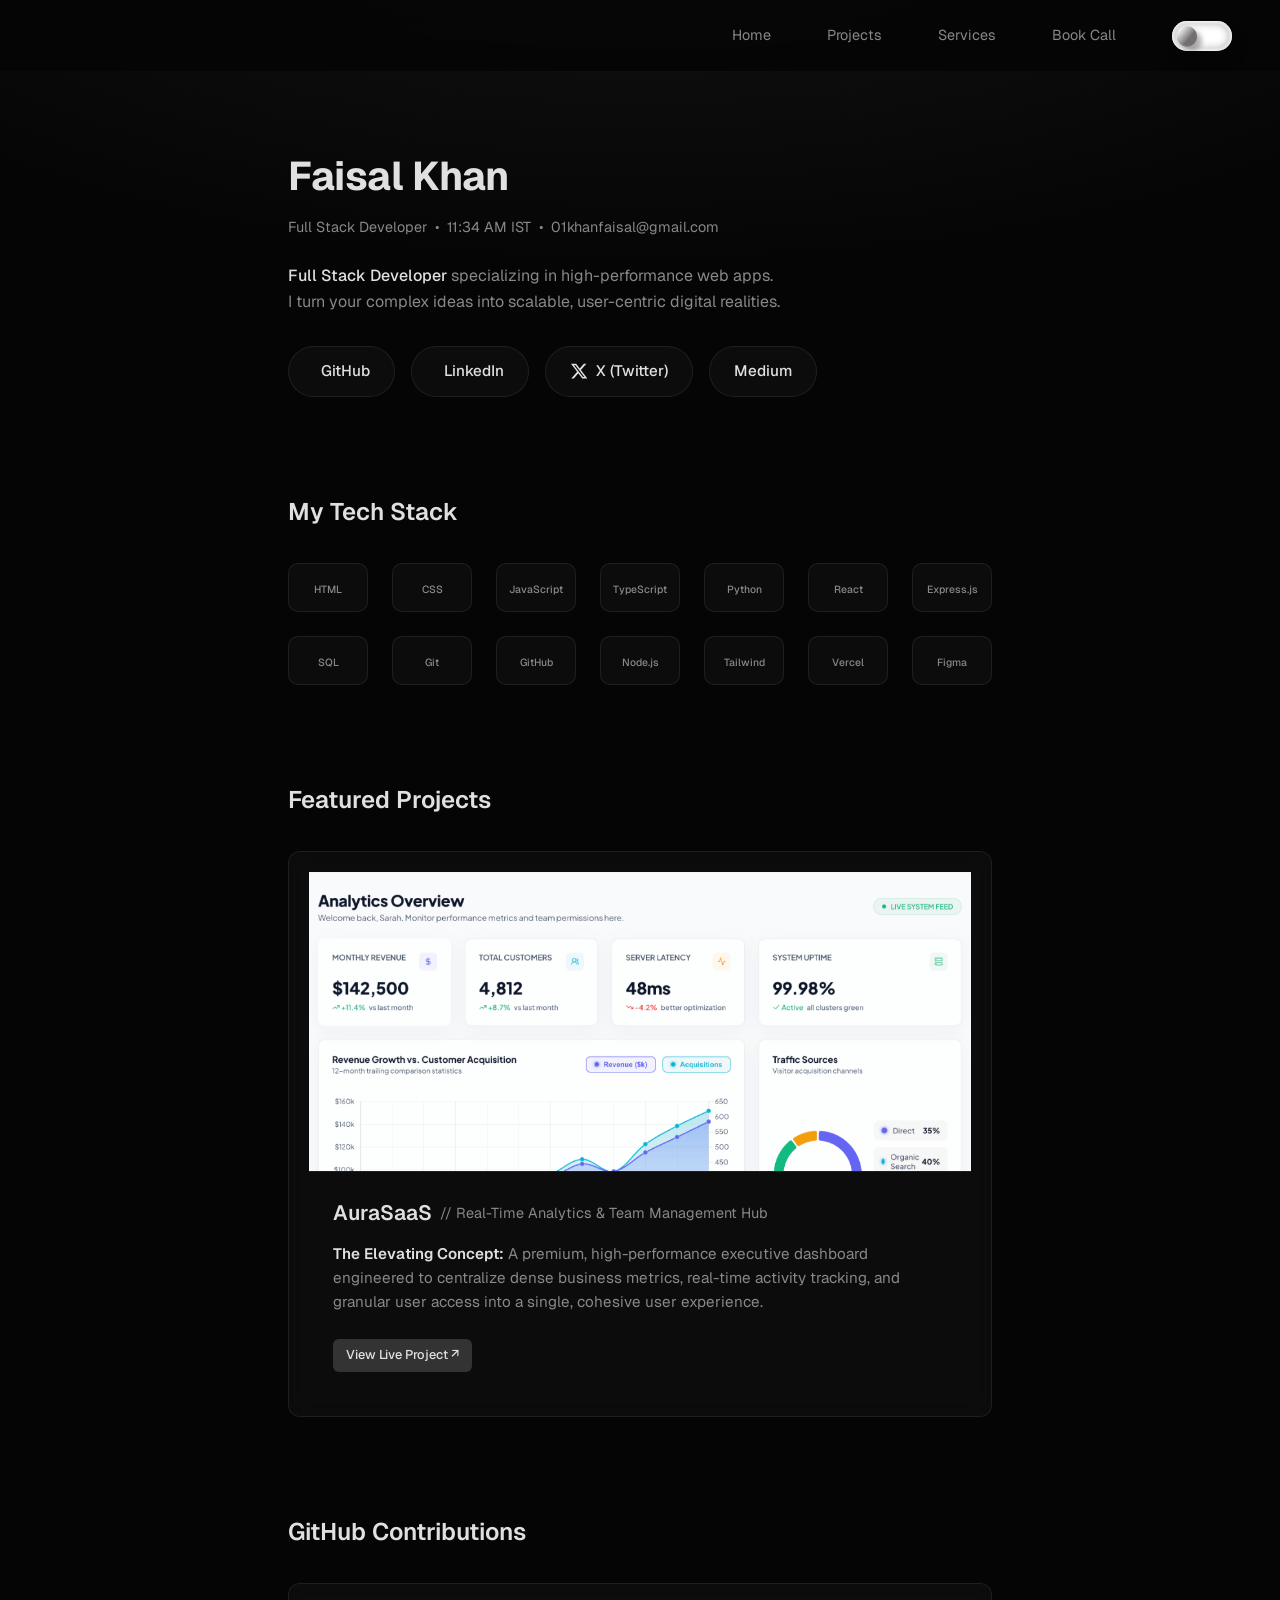
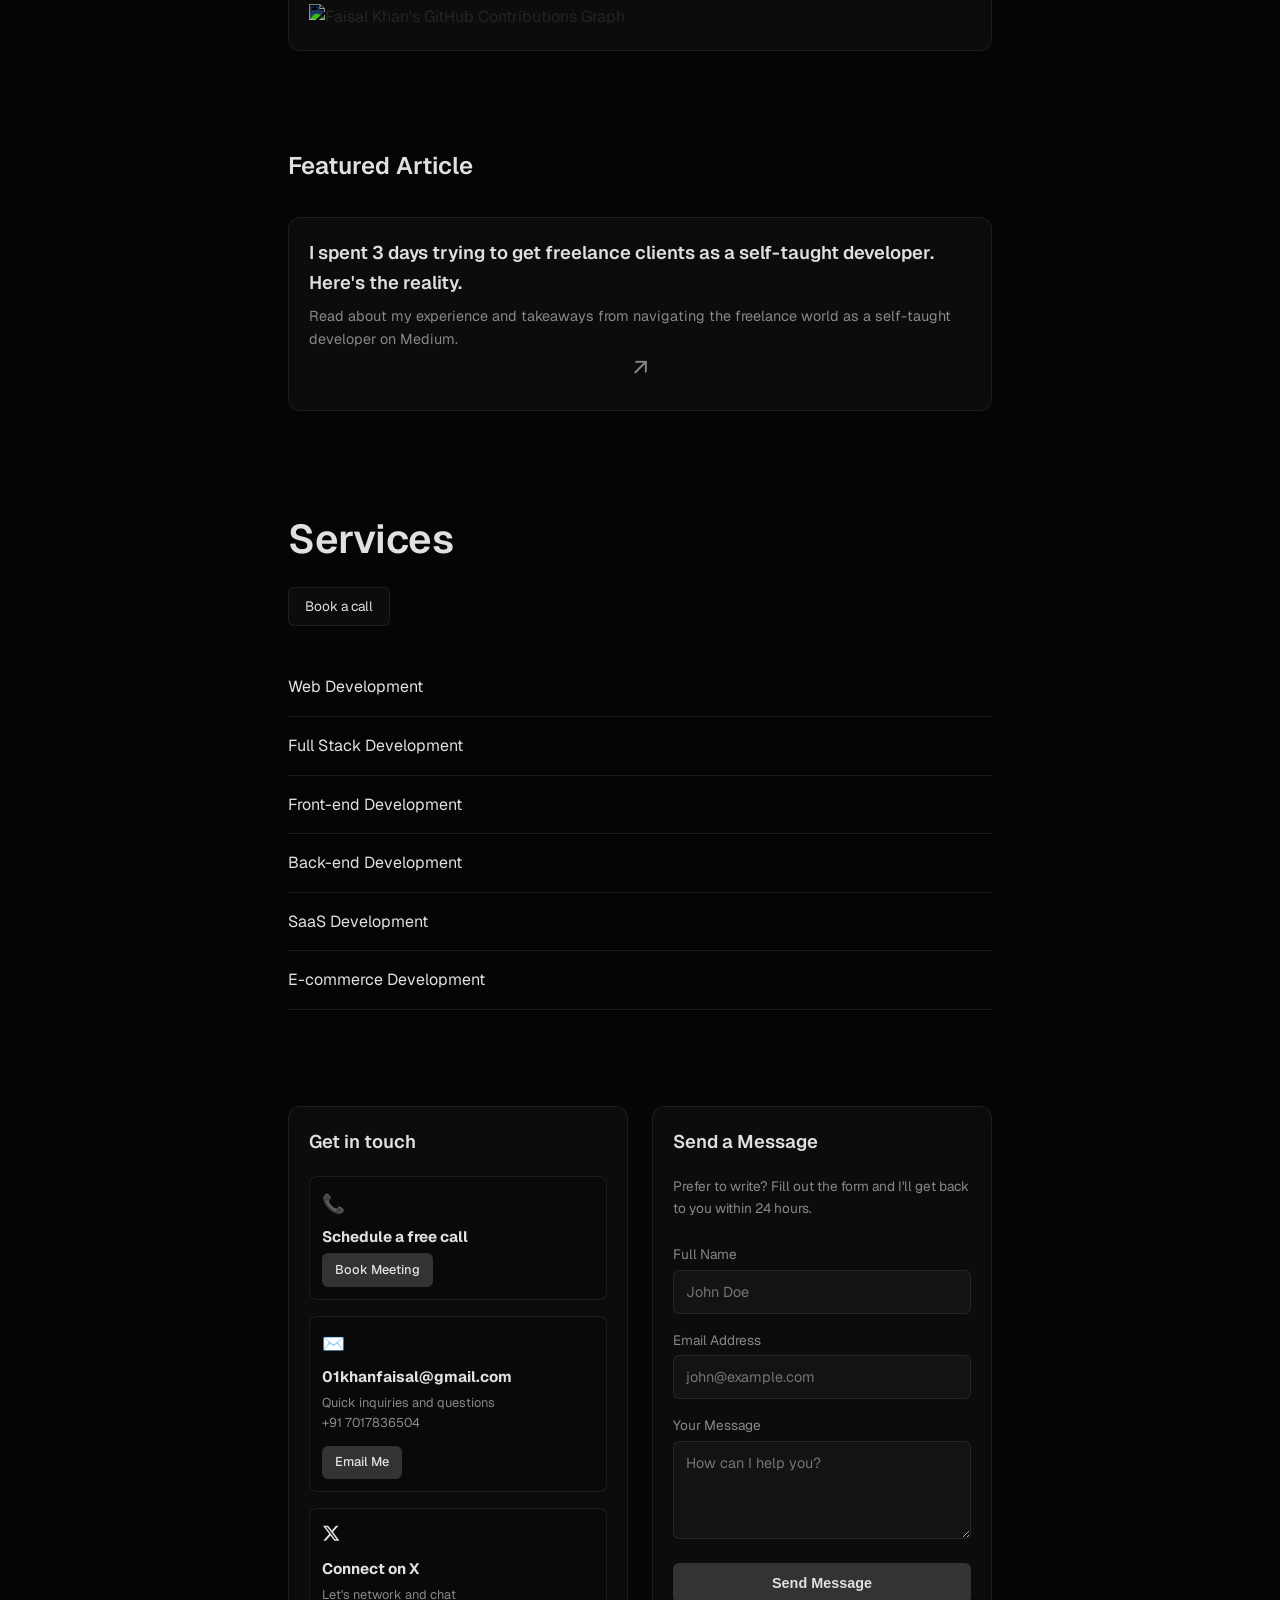
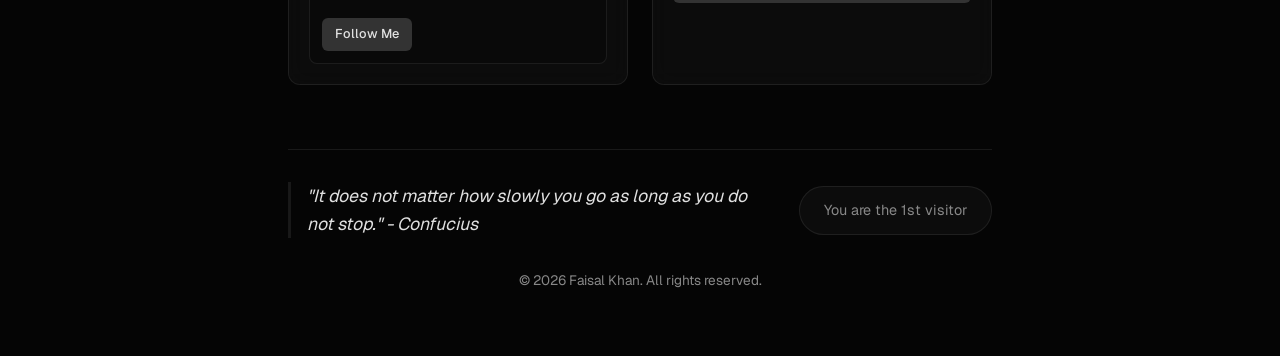
==== index.html @ b362cbfa "fix: improve mobile navbar responsiveness and scaling" ====
<!DOCTYPE html>
<html lang="en">

<head>
    <meta charset="UTF-8">
    <meta name="viewport" content="width=device-width, initial-scale=1.0">
    <title>Faisal Khan | Full Stack Developer</title>
    <!-- Google Fonts -->
    <link rel="preconnect" href="https://fonts.googleapis.com">
    <link rel="preconnect" href="https://fonts.gstatic.com" crossorigin>
    <link href="https://fonts.googleapis.com/css2?family=Geist:wght@300;400;500;600;700&display=swap" rel="stylesheet">
    <!-- Devicon for Tech Stack Logos -->
    <link rel="stylesheet" type="text/css" href="https://cdn.jsdelivr.net/gh/devicons/devicon@latest/devicon.min.css" />
    <!-- Custom CSS -->
    <link rel="stylesheet" href="css/style.css">
</head>

<body>
    <div class="glow-bg"></div>
    <nav class="top-nav">
        <a href="#home" class="nav-item">Home</a>
        <a href="#projects" class="nav-item">Projects</a>
        <a href="#services" class="nav-item">Services</a>
        <a href="https://cal.com/faisal-khan-djqafd" target="_blank" rel="noopener noreferrer" class="nav-item">Book Call</a>
        <div class="theme-container">
            <input type="checkbox" id="theme-checkbox">
            <label for="theme-checkbox" class="theme-label"></label>
        </div>
    </nav>
    <div class="container">

        <!-- Hero Section -->
        <header id="home" class="hero">
            <h1 class="name">Faisal Khan</h1>
            <div class="hero-info">
                <span>Full Stack Developer</span> •
                <span id="local-time">Loading time...</span> •
                <a href="mailto:01khanfaisal@gmail.com" class="hero-email">01khanfaisal@gmail.com</a>
            </div>
            <p class="bio">
                <span class="highlight">Full Stack Developer</span> specializing in high-performance web apps. <br>
                I turn your complex ideas into scalable, user-centric digital realities.
            </p>
            <div class="social-links">
                <a href="https://github.com/codefaisalkhan" target="_blank" rel="noopener noreferrer"
                    class="social-btn">
                    <i class="devicon-github-original"></i> GitHub
                </a>
                <a href="https://www.linkedin.com/in/01faisalkhan/" target="_blank" rel="noopener noreferrer"
                    class="social-btn">
                    <i class="devicon-linkedin-plain"></i> LinkedIn
                </a>
                <a href="https://x.com/devfaisalkhan" target="_blank" rel="noopener noreferrer" class="social-btn">
                    <svg xmlns="http://www.w3.org/2000/svg" width="1.2em" height="1.2em" viewBox="0 0 24 24"
                        fill="currentColor">
                        <path
                            d="M18.244 2.25h3.308l-7.227 8.26 8.502 11.24H16.17l-5.214-6.817L4.99 21.75H1.68l7.73-8.835L1.254 2.25H8.08l4.713 6.231zm-1.161 17.52h1.833L7.084 4.126H5.117z" />
                    </svg> X (Twitter)
                </a>
                <a href="https://medium.com/@01khanfaisal" target="_blank" rel="noopener noreferrer" class="social-btn">
                    Medium
                </a>
            </div>
        </header>

        <!-- Tech Stack Section -->
        <section class="tech-stack-section">
            <h2 class="section-title">My Tech Stack</h2>
            <div class="tech-grid">
                <div class="tech-item"><i class="devicon-html5-plain colored"></i><span>HTML</span></div>
                <div class="tech-item"><i class="devicon-css3-plain colored"></i><span>CSS</span></div>
                <div class="tech-item"><i class="devicon-javascript-plain colored"></i><span>JavaScript</span></div>
                <div class="tech-item"><i class="devicon-typescript-plain colored"></i><span>TypeScript</span></div>
                <div class="tech-item"><i class="devicon-python-plain colored"></i><span>Python</span></div>
                <div class="tech-item"><i class="devicon-react-original colored"></i><span>React</span></div>
                <div class="tech-item"><i class="devicon-express-original colored"></i><span>Express.js</span></div>
                <div class="tech-item"><i class="devicon-sqldeveloper-plain colored"></i><span>SQL</span></div>
                <div class="tech-item"><i class="devicon-git-plain colored"></i><span>Git</span></div>
                <div class="tech-item"><i class="devicon-github-original colored"></i><span>GitHub</span></div>
                <div class="tech-item"><i class="devicon-nodejs-plain colored"></i><span>Node.js</span></div>
                <div class="tech-item"><i class="devicon-tailwindcss-original colored"></i><span>Tailwind</span></div>
                <div class="tech-item"><i class="devicon-vercel-original colored"></i><span>Vercel</span></div>
                <div class="tech-item"><i class="devicon-figma-plain colored"></i><span>Figma</span></div>
            </div>
        </section>

        <!-- Projects Section -->
        <section id="projects" class="projects-section">
            <h2 class="section-title">Featured Projects</h2>
            <div class="projects-grid">
                <!-- AuraSaaS Project -->
                <div class="project-card glass-box">
                    <img src="assets/aura-dashboard.png" alt="Aura SaaS Dashboard Preview" class="project-image">
                    <div class="project-content">
                        <h3 class="project-title">AuraSaaS <span>// Real-Time Analytics & Team Management Hub</span></h3>
                        <p class="project-desc">
                            <strong>The Elevating Concept:</strong> A premium, high-performance executive dashboard engineered to centralize dense business metrics, real-time activity tracking, and granular user access into a single, cohesive user experience.
                        </p>
                        <a href="https://aura-saa-s.vercel.app/" target="_blank" rel="noopener noreferrer" class="action-btn project-btn">View Live Project ↗</a>
                    </div>
                </div>
            </div>
        </section>

        <!-- GitHub Contributions Section -->
        <section id="github" class="github-section">
            <h2 class="section-title">GitHub Contributions</h2>
            <div class="github-graph-container glass-box">
                <img src="https://ghchart.rshah.org/codefaisalkhan" alt="Faisal Khan's GitHub Contributions Graph"
                    class="github-chart">
            </div>
        </section>

        <!-- Featured Article Section -->
        <section class="article-section">
            <h2 class="section-title">Featured Article</h2>
            <a href="https://medium.com/@01khanfaisal/i-spent-3-days-trying-to-get-freelance-clients-as-a-self-taught-developer-heres-the-reality-26b3580bae9f"
                target="_blank" rel="noopener noreferrer" class="article-card glass-box">
                <div class="article-content">
                    <h3 class="article-title">I spent 3 days trying to get freelance clients as a self-taught developer.
                        Here's the reality.</h3>
                    <p class="article-desc">Read about my experience and takeaways from navigating the freelance world
                        as a self-taught developer on Medium.</p>
                </div>
                <div class="article-arrow">↗</div>
            </a>
        </section>

        <!-- Services Section -->
        <section id="services" class="services-section">
            <div class="services-header">
                <h2 class="section-title">Services</h2>
                <a href="https://cal.com/faisal-khan-djqafd" target="_blank" rel="noopener noreferrer"
                    class="book-call-btn">Book a call</a>
            </div>
            <div class="services-list">
                <div class="service-item">Web Development</div>
                <div class="service-item">Full Stack Development</div>
                <div class="service-item">Front-end Development</div>
                <div class="service-item">Back-end Development</div>
                <div class="service-item">SaaS Development</div>
                <div class="service-item">E-commerce Development</div>
            </div>
        </section>

        <!-- Contact Section -->
        <section class="contact-section">
            <div class="contact-grid">
                <!-- Box 1: Get in Touch -->
                <div class="glass-box get-in-touch-box">
                    <h2 class="box-title">Get in touch</h2>
                    <div class="git-columns">
                        <div class="git-col">
                            <div class="col-icon">📞</div>
                            <h3>Schedule a free call</h3>
                            <a href="https://cal.com/faisal-khan-djqafd" target="_blank" rel="noopener noreferrer"
                                class="action-btn">Book Meeting</a>
                        </div>
                        <div class="git-col">
                            <div class="col-icon">✉️</div>
                            <h3>01khanfaisal@gmail.com</h3>
                            <p>Quick inquiries and questions<br>+91 7017836504</p>
                            <a href="mailto:01khanfaisal@gmail.com" class="action-btn">Email Me</a>
                        </div>
                        <div class="git-col">
                            <div class="col-icon">
                                <svg xmlns="http://www.w3.org/2000/svg" width="1em" height="1em" viewBox="0 0 24 24"
                                    fill="currentColor">
                                    <path
                                        d="M18.244 2.25h3.308l-7.227 8.26 8.502 11.24H16.17l-5.214-6.817L4.99 21.75H1.68l7.73-8.835L1.254 2.25H8.08l4.713 6.231zm-1.161 17.52h1.833L7.084 4.126H5.117z" />
                                </svg>
                            </div>
                            <h3>Connect on X</h3>
                            <p>Let's network and chat</p>
                            <a href="https://x.com/devfaisalkhan" target="_blank" rel="noopener noreferrer"
                                class="action-btn">Follow Me</a>
                        </div>
                    </div>
                </div>

                <!-- Box 2: Send a Message -->
                <div class="glass-box send-message-box">
                    <h2 class="box-title">Send a Message</h2>
                    <p class="form-desc">Prefer to write? Fill out the form and I'll get back to you within 24 hours.
                    </p>
                    <form action="#" method="POST" class="contact-form">
                        <div class="input-group">
                            <label for="name">Full Name</label>
                            <input type="text" id="name" name="name" required placeholder="John Doe">
                        </div>
                        <div class="input-group">
                            <label for="email">Email Address</label>
                            <input type="email" id="email" name="email" required placeholder="john@example.com">
                        </div>
                        <div class="input-group">
                            <label for="message">Your Message</label>
                            <textarea id="message" name="message" rows="4" required
                                placeholder="How can I help you?"></textarea>
                        </div>
                        <button type="submit" class="submit-btn">Send Message</button>
                    </form>
                </div>
            </div>
        </section>

        <!-- Footer Section -->
        <footer class="footer">
            <div class="footer-top">
                <div class="quote-container">
                    <p id="philosopher-quote" class="quote-text">"Loading wisdom..."</p>
                </div>
                <div class="visitor-container">
                    <p id="visitor-counter" class="visitor-text">Loading visitors...</p>
                </div>
            </div>
            <div class="footer-bottom">
                <p>&copy; 2026 Faisal Khan. All rights reserved.</p>
            </div>
        </footer>

    </div>

    <!-- Custom JS -->
    <script src="js/script.js"></script>
</body>

</html>
---- css/style.css ----
:root {
    --bg-color: #050505;
    --text-primary: #e0e0e0;
    --text-secondary: #888;
    --accent-color: #333; /* Strict grey accent */
    --accent-hover: #555;
    --glass-bg: rgba(255, 255, 255, 0.03);
    --glass-border: rgba(255, 255, 255, 0.08);
    --nav-bg: rgba(5, 5, 5, 0.85);
    --bg-gradient: radial-gradient(ellipse 80% 50% at 50% -20%, rgba(255, 255, 255, 0.07), var(--bg-color));
    --pattern-color: rgba(255, 255, 255, 0.05);
}

[data-theme="light"] {
    --bg-color: #ffffff;
    --text-primary: #111111;
    --text-secondary: #555555;
    --accent-color: #e0e0e0;
    --accent-hover: #cccccc;
    --glass-bg: rgba(0, 0, 0, 0.03);
    --glass-border: rgba(0, 0, 0, 0.1);
    --nav-bg: rgba(255, 255, 255, 0.85);
    --bg-gradient: radial-gradient(ellipse 80% 50% at 50% -20%, rgba(0, 0, 0, 0.05), var(--bg-color));
    --pattern-color: rgba(0, 0, 0, 0.06);
}

* {
    margin: 0;
    padding: 0;
    box-sizing: border-box;
}

body {
    background-color: var(--bg-color);
    background-image: 
        var(--bg-gradient),
        radial-gradient(var(--pattern-color) 1px, transparent 1px);
    background-size: 100% 100%, 24px 24px;
    background-position: center top, center center;
    background-attachment: fixed;
    background-repeat: no-repeat, repeat;
    color: var(--text-primary);
    font-family: 'Geist', sans-serif;
    line-height: 1.6;
    overflow-x: hidden;
    position: relative;
}

.container {
    max-width: 768px;
    margin: 0 auto;
    padding: 2rem;
}

/* Headings */
h1, h2, h3 {
    font-family: 'Geist', sans-serif;
    color: var(--text-primary);
}

/* Hero Section */
.hero {
    margin-top: 7rem;
    margin-bottom: 6rem;
    text-align: left;
    animation: fadeIn 1s ease-out;
}

.name {
    font-size: 2.5rem;
    font-weight: 700;
    margin-bottom: 0.5rem;
    color: var(--text-primary);
    letter-spacing: -0.5px;
}

.hero-info {
    font-size: 0.9rem;
    color: var(--text-secondary);
    margin-bottom: 1.5rem;
    display: flex;
    gap: 0.5rem;
    flex-wrap: wrap;
    align-items: center;
}

.hero-email {
    color: var(--text-secondary);
    text-decoration: none;
    transition: color 0.3s ease;
}

.hero-email:hover {
    color: var(--text-primary);
}

.bio {
    font-size: 1rem;
    color: var(--text-secondary);
    max-width: 600px;
    margin-bottom: 2rem;
}

.highlight {
    color: var(--text-primary);
    font-weight: 500;
}

.social-links {
    display: flex;
    flex-wrap: wrap;
    justify-content: flex-start;
    gap: 1rem;
}

.social-btn {
    display: inline-flex;
    align-items: center;
    gap: 0.5rem;
    color: var(--text-primary);
    text-decoration: none;
    padding: 0.75rem 1.5rem;
    border-radius: 50px;
    background: var(--glass-bg);
    border: 1px solid var(--glass-border);
    transition: all 0.3s ease;
    font-size: 0.95rem;
    font-weight: 500;
}

.social-btn:hover {
    background: rgba(255, 255, 255, 0.08);
    transform: translateY(-2px);
    box-shadow: 0 10px 20px rgba(0,0,0,0.2);
}

.social-btn i {
    font-size: 1.2rem;
}

/* Tech Stack Section */
.tech-stack-section {
    margin-bottom: 6rem;
    text-align: left;
}

.section-title {
    font-size: 1.5rem;
    margin-bottom: 2rem;
    font-weight: 600;
}

.tech-grid {
    display: flex;
    flex-wrap: wrap;
    justify-content: flex-start;
    gap: 1.5rem;
}

.tech-item {
    display: flex;
    flex-direction: column;
    align-items: center;
    gap: 0.4rem;
    background: var(--glass-bg);
    border: 1px solid var(--glass-border);
    padding: 0.75rem;
    border-radius: 10px;
    width: 80px;
    transition: all 0.3s ease;
}

.tech-item:hover {
    transform: translateY(-3px);
    background: rgba(255, 255, 255, 0.05);
    border-color: rgba(255, 255, 255, 0.15);
}

.tech-item i {
    font-size: 2rem;
    transition: transform 0.3s ease;
}

.tech-item:hover i {
    transform: scale(1.1);
}

.tech-item span {
    font-size: 0.65rem;
    color: var(--text-secondary);
    font-weight: 500;
}

/* Projects Section */
.projects-section {
    margin-bottom: 6rem;
}

.projects-grid {
    display: grid;
    grid-template-columns: 1fr;
    gap: 1.5rem;
}

.project-card {
    transition: all 0.3s ease;
    padding: 0; /* Remove padding from glass-box so image can bleed to edges at top */
    overflow: hidden; /* Ensure rounded corners clip the image */
}

.project-card:hover {
    transform: translateY(-3px);
    border-color: rgba(255, 255, 255, 0.15);
    background: rgba(255, 255, 255, 0.05);
    box-shadow: 0 10px 30px rgba(0, 0, 0, 0.3);
}

[data-theme="light"] .project-card:hover {
    border-color: rgba(0, 0, 0, 0.2);
    background: rgba(0, 0, 0, 0.05);
    box-shadow: 0 10px 30px rgba(0, 0, 0, 0.08);
}

.project-image {
    width: 100%;
    height: 300px;
    object-fit: cover;
    object-position: top; /* Focus on the top of the real dashboard screenshot */
    display: block;
    border-bottom: 1px solid var(--glass-border);
}

.project-content {
    padding: 1.5rem;
}

.project-title {
    font-size: 1.3rem;
    font-weight: 600;
    margin-bottom: 0.75rem;
    display: flex;
    align-items: center;
    flex-wrap: wrap;
    gap: 0.5rem;
}

.project-title span {
    font-size: 0.9rem;
    color: var(--text-secondary);
    font-weight: 400;
}

.project-desc {
    color: var(--text-secondary);
    font-size: 0.95rem;
    margin-bottom: 1.5rem;
    line-height: 1.6;
}

.project-desc strong {
    color: var(--text-primary);
    font-weight: 600;
}

.project-btn {
    align-self: flex-start;
}

/* Featured Article Section */
.article-section {
    margin-bottom: 6rem;
}

.article-card {
    display: flex;
    justify-content: space-between;
    align-items: center;
    text-decoration: none;
    color: var(--text-primary);
    transition: all 0.3s ease;
}

.article-card:hover {
    background: rgba(128, 128, 128, 0.05);
    transform: translateY(-2px);
}

.article-title {
    font-size: 1.15rem;
    margin-bottom: 0.5rem;
    font-weight: 600;
}

.article-desc {
    font-size: 0.9rem;
    color: var(--text-secondary);
}

.article-arrow {
    font-size: 1.5rem;
    color: var(--text-secondary);
    transition: transform 0.3s ease;
}

.article-card:hover .article-arrow {
    transform: translate(3px, -3px);
    color: var(--text-primary);
}

/* Services Section */
.services-section {
    margin-bottom: 6rem;
    display: flex;
    flex-direction: column;
    gap: 2rem;
}

.services-header .section-title {
    font-size: 2.5rem;
    margin-bottom: 1rem;
    letter-spacing: -0.5px;
}

.book-call-btn {
    display: inline-block;
    padding: 0.5rem 1rem;
    border: 1px solid var(--glass-border);
    border-radius: 6px;
    color: var(--text-primary);
    text-decoration: none;
    font-size: 0.85rem;
    transition: background 0.3s ease;
    background: var(--glass-bg);
    margin-bottom: 1rem;
}

.book-call-btn:hover {
    background: rgba(255, 255, 255, 0.05);
    border-color: rgba(255, 255, 255, 0.15);
}

.services-list {
    flex: 1;
    display: flex;
    flex-direction: column;
    gap: 1rem;
}

.service-item {
    padding-bottom: 1rem;
    border-bottom: 1px solid var(--glass-border);
    color: var(--text-primary);
    font-size: 1rem;
}

/* GitHub Section */
.github-section {
    margin-bottom: 6rem;
}

.github-graph-container {
    overflow-x: auto;
    display: flex;
    justify-content: center;
    padding: 1.5rem;
}

.github-chart {
    min-width: 600px; /* Ensures it doesn't squish too much on mobile */
    max-width: 100%;
    /* Replicate GitHub Dark Mode colors via CSS filters */
    filter: invert(1) hue-rotate(180deg) brightness(1.5) contrast(1.1);
    opacity: 0.9;
    transition: filter 0.3s ease;
}

[data-theme="light"] .github-chart {
    filter: none; /* Original colors for light theme */
}

/* Contact Section */
.contact-section {
    margin-bottom: 4rem;
}

.contact-grid {
    display: grid;
    grid-template-columns: 1fr;
    gap: 1.5rem;
}

@media (min-width: 640px) {
    .contact-grid {
        grid-template-columns: 1fr 1fr;
    }
}

.glass-box {
    background: var(--glass-bg);
    border: 1px solid var(--glass-border);
    border-radius: 12px;
    padding: 1.25rem;
    backdrop-filter: blur(10px);
    -webkit-backdrop-filter: blur(10px);
    display: flex;
    flex-direction: column;
}

.box-title {
    font-size: 1.15rem;
    margin-bottom: 1.25rem;
    font-weight: 600;
}

/* Get in touch columns */
.git-columns {
    display: grid;
    grid-template-columns: 1fr;
    gap: 1rem;
}

.git-col {
    background: rgba(0, 0, 0, 0.2);
    padding: 0.75rem;
    border-radius: 8px;
    border: 1px solid var(--glass-border);
}

.col-icon {
    font-size: 1.15rem;
    margin-bottom: 0.4rem;
}

.git-col h3 {
    font-size: 0.95rem;
    margin-bottom: 0.25rem;
}

.git-col p {
    font-size: 0.8rem;
    color: var(--text-secondary);
    margin-bottom: 0.75rem;
}

.action-btn {
    display: inline-block;
    padding: 0.4rem 0.8rem;
    background: var(--accent-color);
    color: var(--text-primary);
    text-decoration: none;
    border-radius: 6px;
    font-size: 0.8rem;
    font-weight: 500;
    transition: background 0.3s ease;
}

.action-btn:hover {
    background: var(--accent-hover);
}

/* Form */
.form-desc {
    color: var(--text-secondary);
    font-size: 0.85rem;
    margin-bottom: 1.5rem;
}

.contact-form .input-group {
    margin-bottom: 1rem;
}

.contact-form label {
    display: block;
    margin-bottom: 0.25rem;
    font-size: 0.85rem;
    color: var(--text-secondary);
}

.contact-form input,
.contact-form textarea {
    width: 100%;
    padding: 0.75rem;
    background: var(--glass-bg);
    border: 1px solid var(--glass-border);
    border-radius: 6px;
    color: var(--text-primary);
    font-family: inherit;
    font-size: 0.9rem;
    transition: border-color 0.3s ease;
}

.contact-form input:focus,
.contact-form textarea:focus {
    outline: none;
    border-color: var(--accent-color);
}

.submit-btn {
    width: 100%;
    padding: 0.75rem;
    background: var(--accent-color);
    color: var(--text-primary);
    border: none;
    border-radius: 6px;
    font-size: 0.9rem;
    font-weight: 600;
    cursor: pointer;
    transition: background 0.3s ease;
    margin-top: auto;
}

.submit-btn:hover {
    background: var(--accent-hover);
}

/* Footer Section */
.footer {
    border-top: 1px solid var(--glass-border);
    padding-top: 2rem;
    padding-bottom: 2rem;
}

.footer-top {
    display: flex;
    flex-direction: column;
    gap: 1.5rem;
    margin-bottom: 2rem;
}

@media (min-width: 768px) {
    .footer-top {
        flex-direction: row;
        justify-content: space-between;
        align-items: center;
    }
}

.quote-container {
    flex: 1;
    font-style: italic;
    color: var(--text-primary);
    font-size: 1.1rem;
    border-left: 3px solid var(--glass-border);
    padding-left: 1rem;
}

.visitor-container {
    background: var(--glass-bg);
    padding: 0.75rem 1.5rem;
    border-radius: 50px;
    border: 1px solid var(--glass-border);
    font-size: 0.9rem;
    color: var(--text-secondary);
}

.footer-bottom {
    text-align: center;
    color: var(--text-secondary);
    font-size: 0.85rem;
}

/* Top Navbar */
.top-nav {
    position: fixed;
    top: 0;
    left: 0;
    width: 100%;
    display: flex;
    justify-content: flex-end;
    align-items: center;
    gap: 1.5rem;
    padding: 1rem 3rem;
    background: var(--nav-bg);
    backdrop-filter: blur(12px);
    -webkit-backdrop-filter: blur(12px);
    z-index: 1000;
    transition: background 0.3s ease;
}

.nav-item {
    color: var(--text-secondary);
    text-decoration: none;
    font-size: 0.9rem;
    padding: 0.5rem 1rem;
    border-radius: 6px;
    transition: all 0.3s ease;
}

.nav-item:hover {
    color: var(--text-primary);
    background: var(--glass-bg);
}

/* Custom Theme Switch (from Uiverse.io) */
.theme-container {
  width: 60px; /* Exact scaled layout width */
  height: 30px; /* Exact scaled layout height */
  position: relative;
  flex-shrink: 0;
  margin-left: 1rem;
}

.theme-label {
  height: 60px;
  width: 120px;
  background-color: #ffffff;
  border-radius: 30px;
  -webkit-box-shadow: inset 0 0 5px 4px rgba(255, 255, 255, 1),
    inset 0 0 20px 1px rgba(0, 0, 0, 0.488), 10px 20px 30px rgba(0, 0, 0, 0.096),
    inset 0 0 0 3px rgba(0, 0, 0, 0.3);
  box-shadow: inset 0 0 5px 4px rgba(255, 255, 255, 1),
    inset 0 0 20px 1px rgba(0, 0, 0, 0.488), 10px 20px 30px rgba(0, 0, 0, 0.096),
    inset 0 0 0 3px rgba(0, 0, 0, 0.3);
  display: -webkit-box;
  display: -ms-flexbox;
  display: flex;
  -webkit-box-align: center;
  -ms-flex-align: center;
  align-items: center;
  cursor: pointer;
  position: absolute;
  top: 0;
  left: 0;
  transform: scale(0.5);
  transform-origin: top left;
  -webkit-transition: -webkit-transform 0.4s;
  transition: -webkit-transform 0.4s;
  transition: transform 0.4s;
}

.theme-label:hover {
  -webkit-transform: scale(0.5) perspective(100px) rotateX(5deg) rotateY(-5deg);
  transform: scale(0.5) perspective(100px) rotateX(5deg) rotateY(-5deg);
}

#theme-checkbox:checked ~ .theme-label:hover {
  -webkit-transform: scale(0.5) perspective(100px) rotateX(-5deg) rotateY(5deg);
  transform: scale(0.5) perspective(100px) rotateX(-5deg) rotateY(5deg);
}

#theme-checkbox {
  display: none;
}

#theme-checkbox:checked ~ .theme-label::before {
  left: 70px;
  background-color: #000000;
  background-image: linear-gradient(315deg, #000000 0%, #414141 70%);
  -webkit-transition: 0.4s;
  transition: 0.4s;
}

.theme-label::before {
  position: absolute;
  content: "";
  height: 40px;
  width: 40px;
  border-radius: 50%;
  background-color: #000000;
  background-image: linear-gradient(
    130deg,
    #757272 10%,
    #ffffff 11%,
    #726f6f 62%
  );
  left: 10px;
  -webkit-box-shadow: 0 2px 1px rgba(0, 0, 0, 0.3),
    10px 10px 10px rgba(0, 0, 0, 0.3);
  box-shadow: 0 2px 1px rgba(0, 0, 0, 0.3), 10px 10px 10px rgba(0, 0, 0, 0.3);
  -webkit-transition: 0.4s;
  transition: 0.4s;
}

@media (max-width: 640px) {
    .container {
        padding: 1.5rem 1rem;
    }
    .hero {
        margin-top: 5rem;
    }
    .name {
        font-size: 2rem;
    }
    .social-btn {
        padding: 0.6rem 1.2rem;
        font-size: 0.85rem;
    }
    .top-nav {
        padding: 0.75rem 0.5rem;
        justify-content: space-between;
        gap: 0;
    }
    .nav-item {
        font-size: 0.75rem;
        padding: 0.4rem 0.45rem;
    }
    .theme-container {
        margin-left: 0;
    }
}

/* Animations */
@keyframes fadeIn {
    from { opacity: 0; transform: translateY(20px); }
    to { opacity: 1; transform: translateY(0); }
}
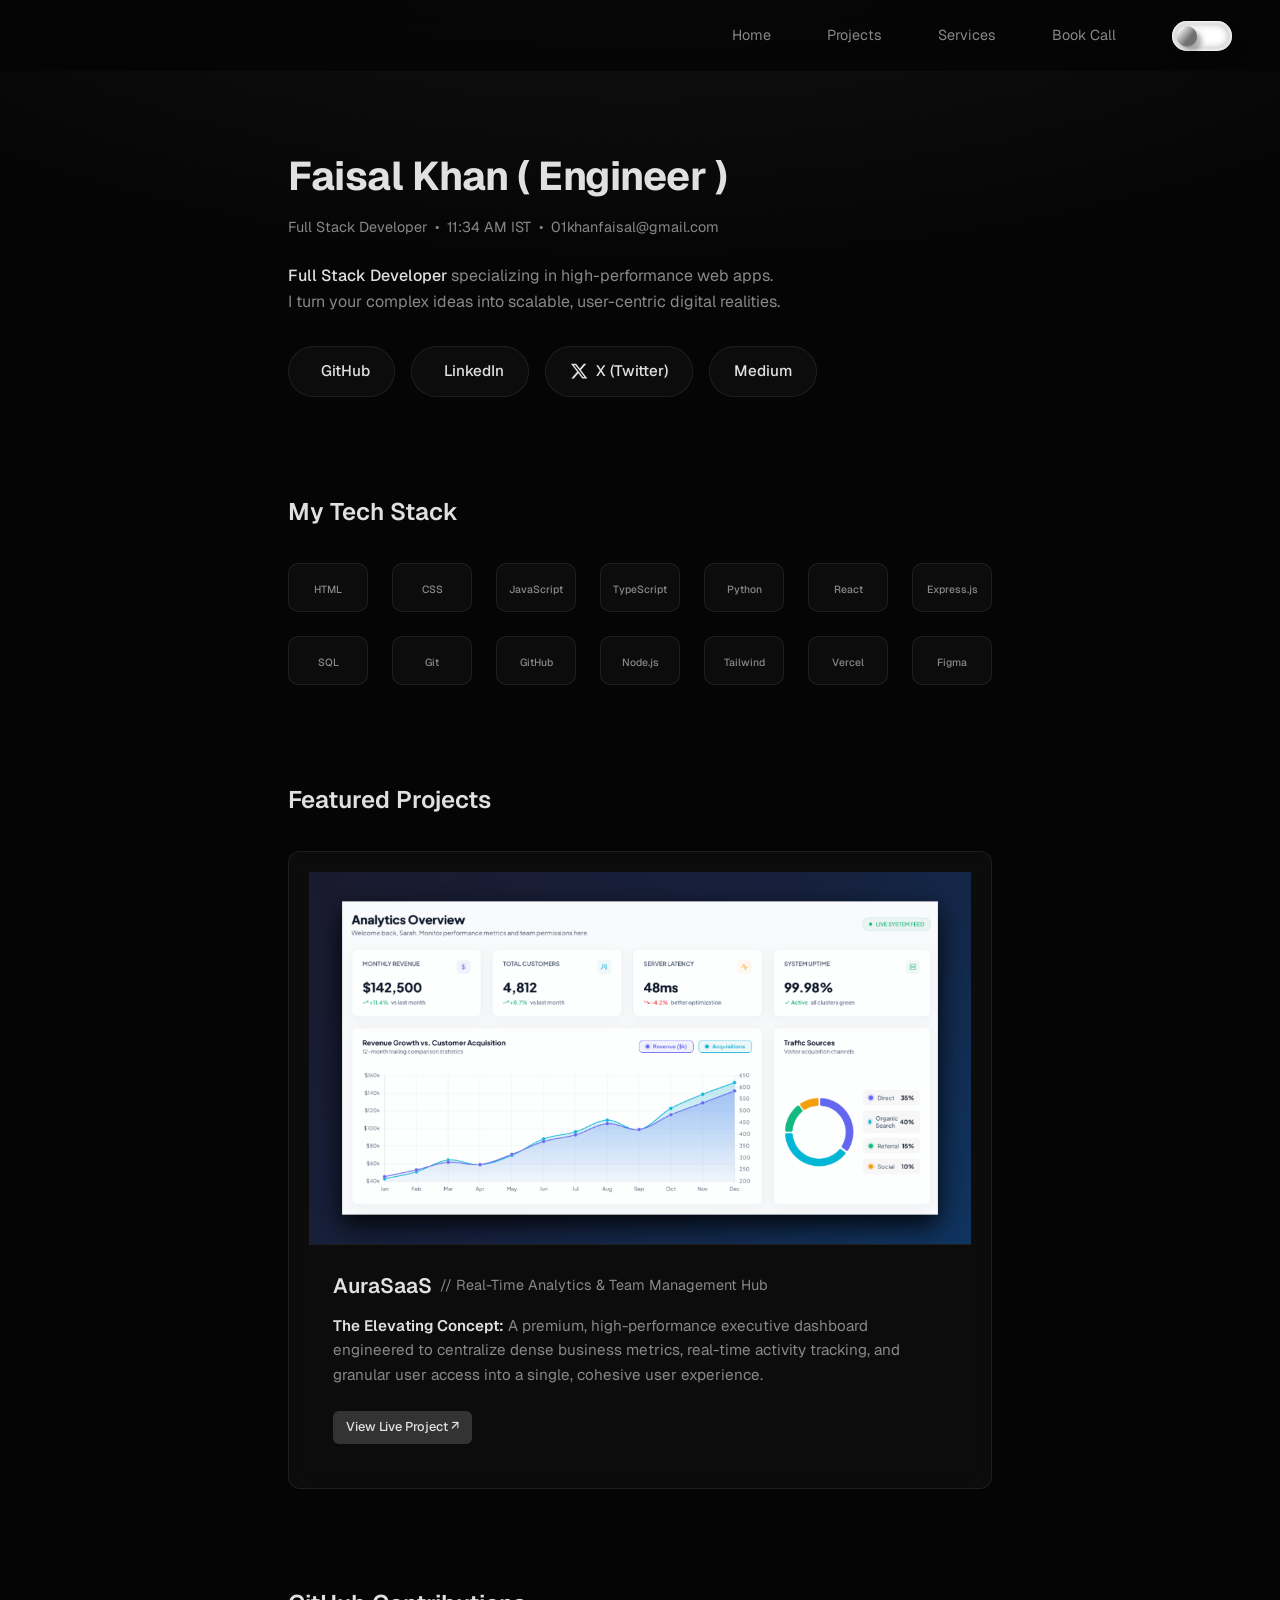
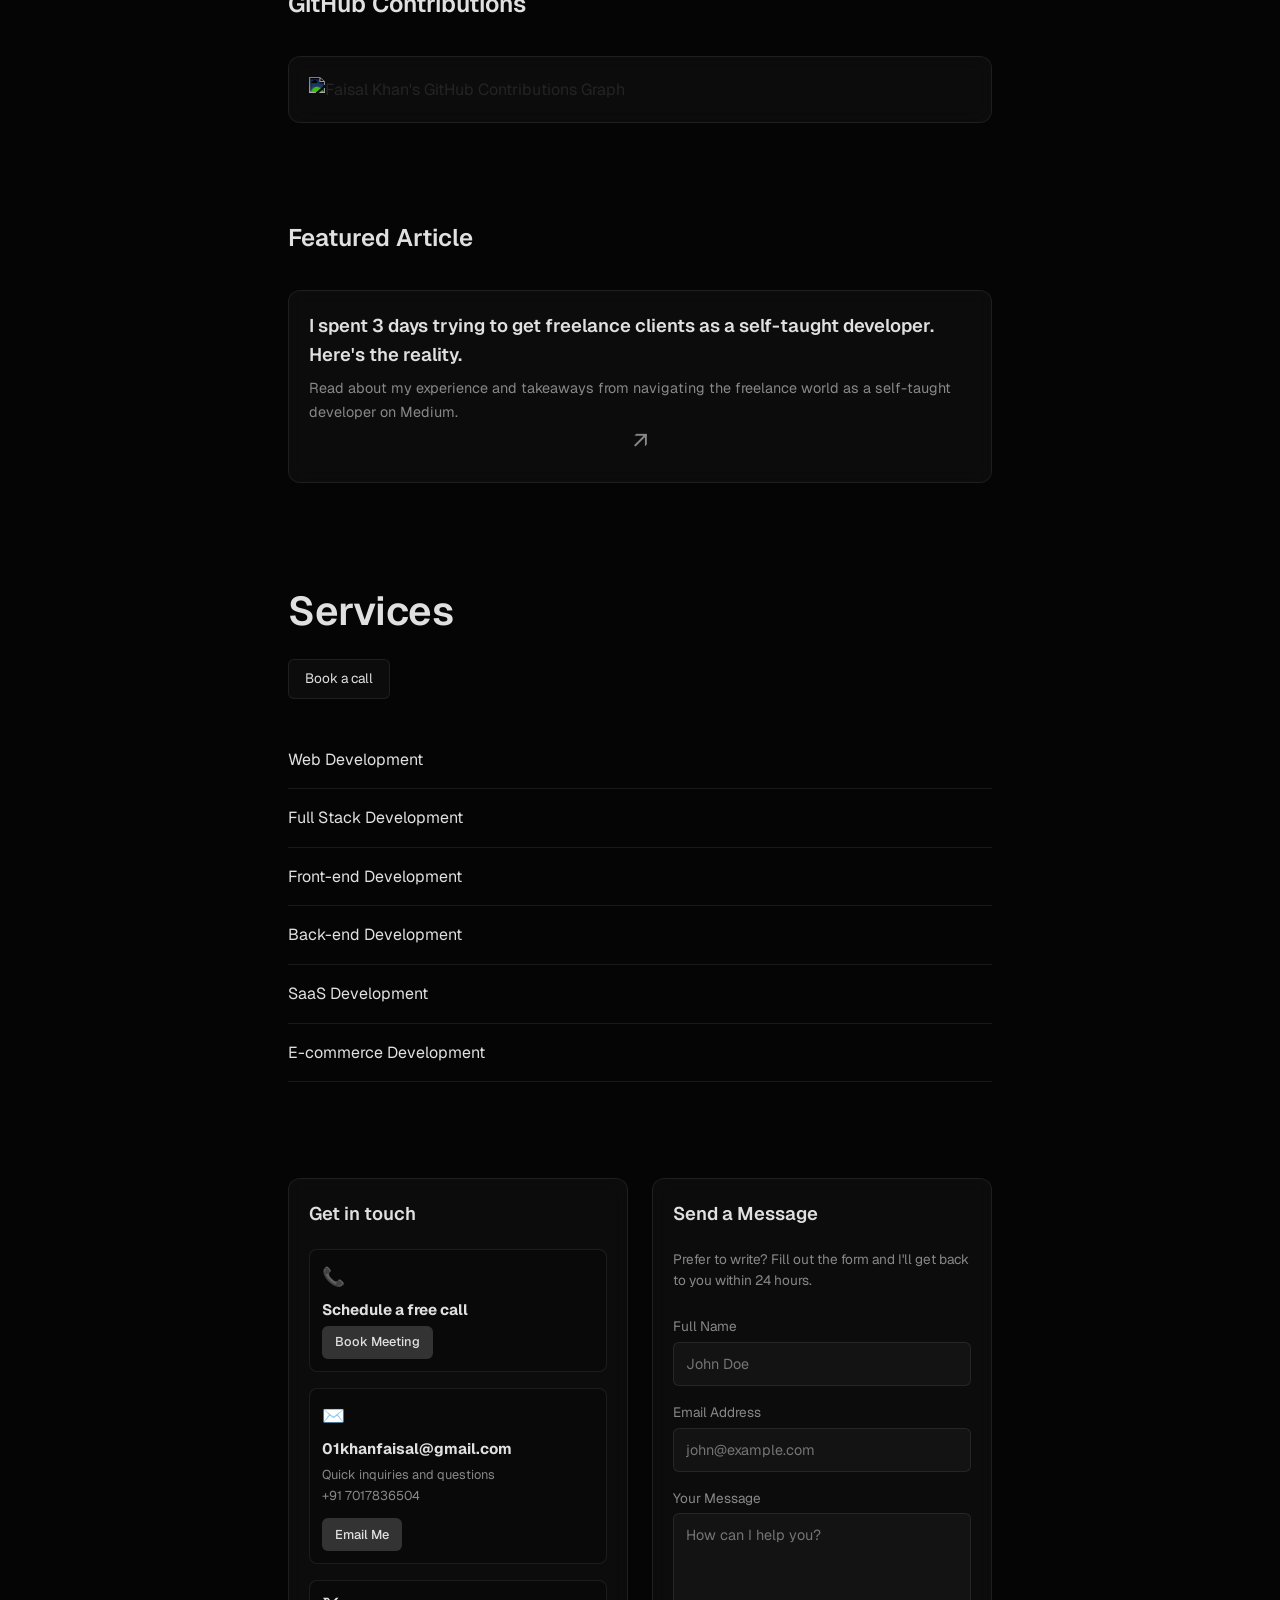
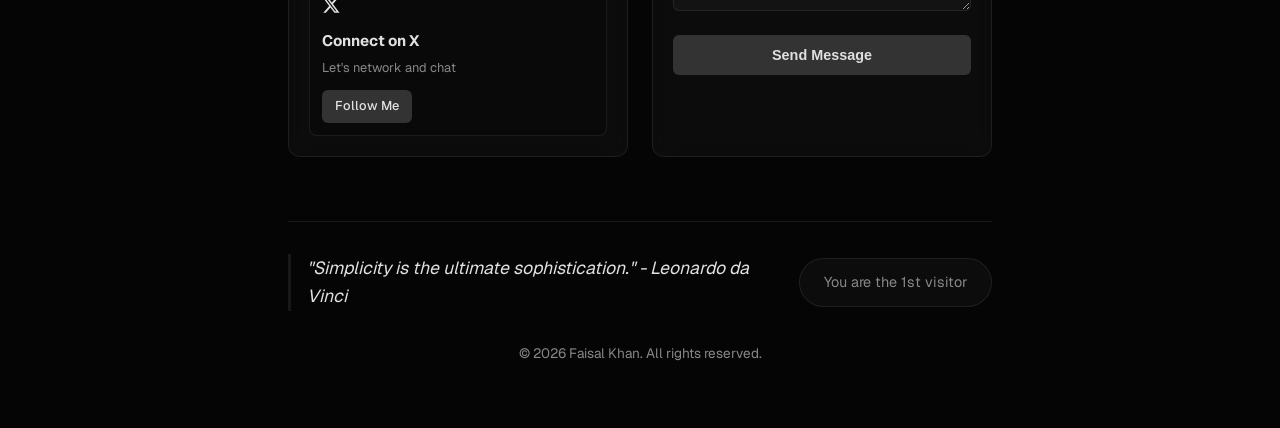
==== commit 1909ecf0: "Update name to Faisal Khan ( Engineer )" ====
--- a/index.html
+++ b/index.html
@@ -31,7 +31,7 @@
 
         <!-- Hero Section -->
         <header id="home" class="hero">
-            <h1 class="name">Faisal Khan</h1>
+            <h1 class="name">Faisal Khan ( Engineer )</h1>
             <div class="hero-info">
                 <span>Full Stack Developer</span> •
                 <span id="local-time">Loading time...</span> •
--- a/css/style.css
+++ b/css/style.css
@@ -223,9 +223,8 @@
 
 .project-image {
     width: 100%;
-    height: 300px;
+    aspect-ratio: 16 / 9;
     object-fit: cover;
-    object-position: top; /* Focus on the top of the real dashboard screenshot */
     display: block;
     border-bottom: 1px solid var(--glass-border);
 }
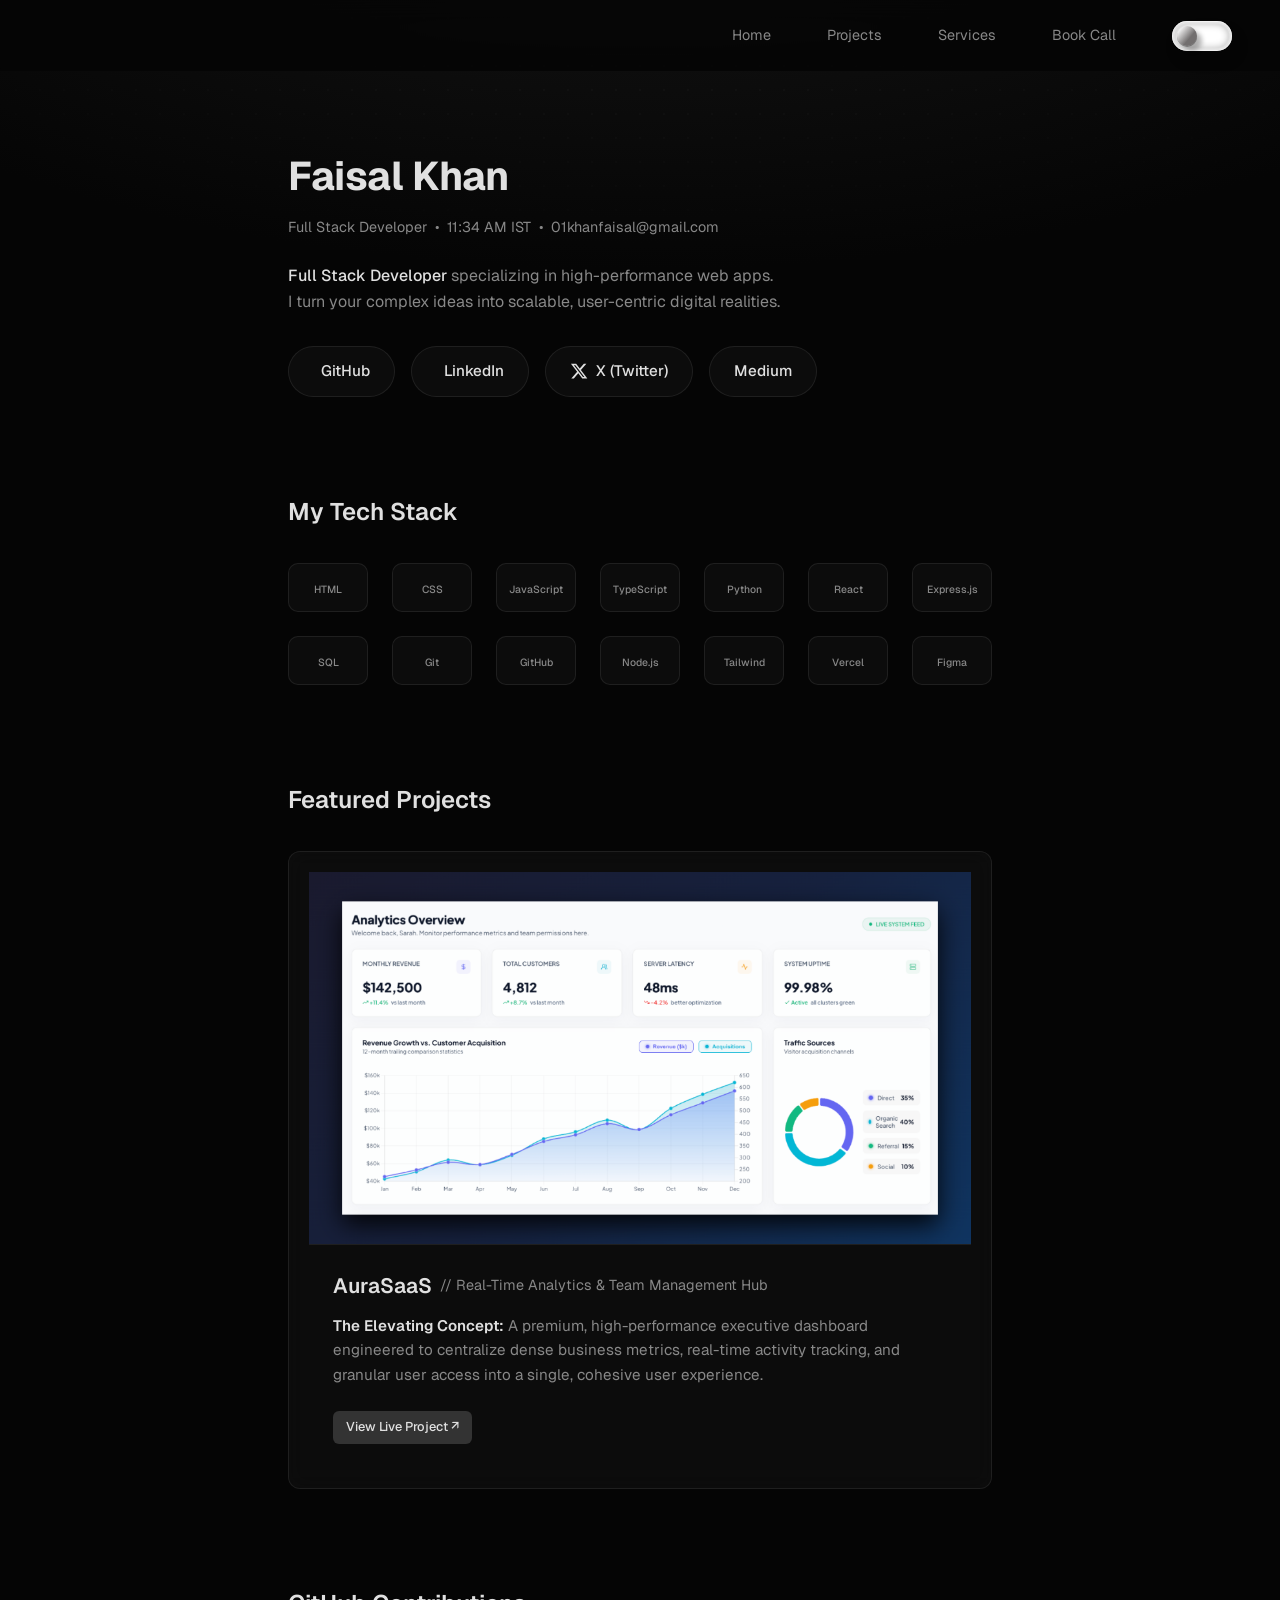
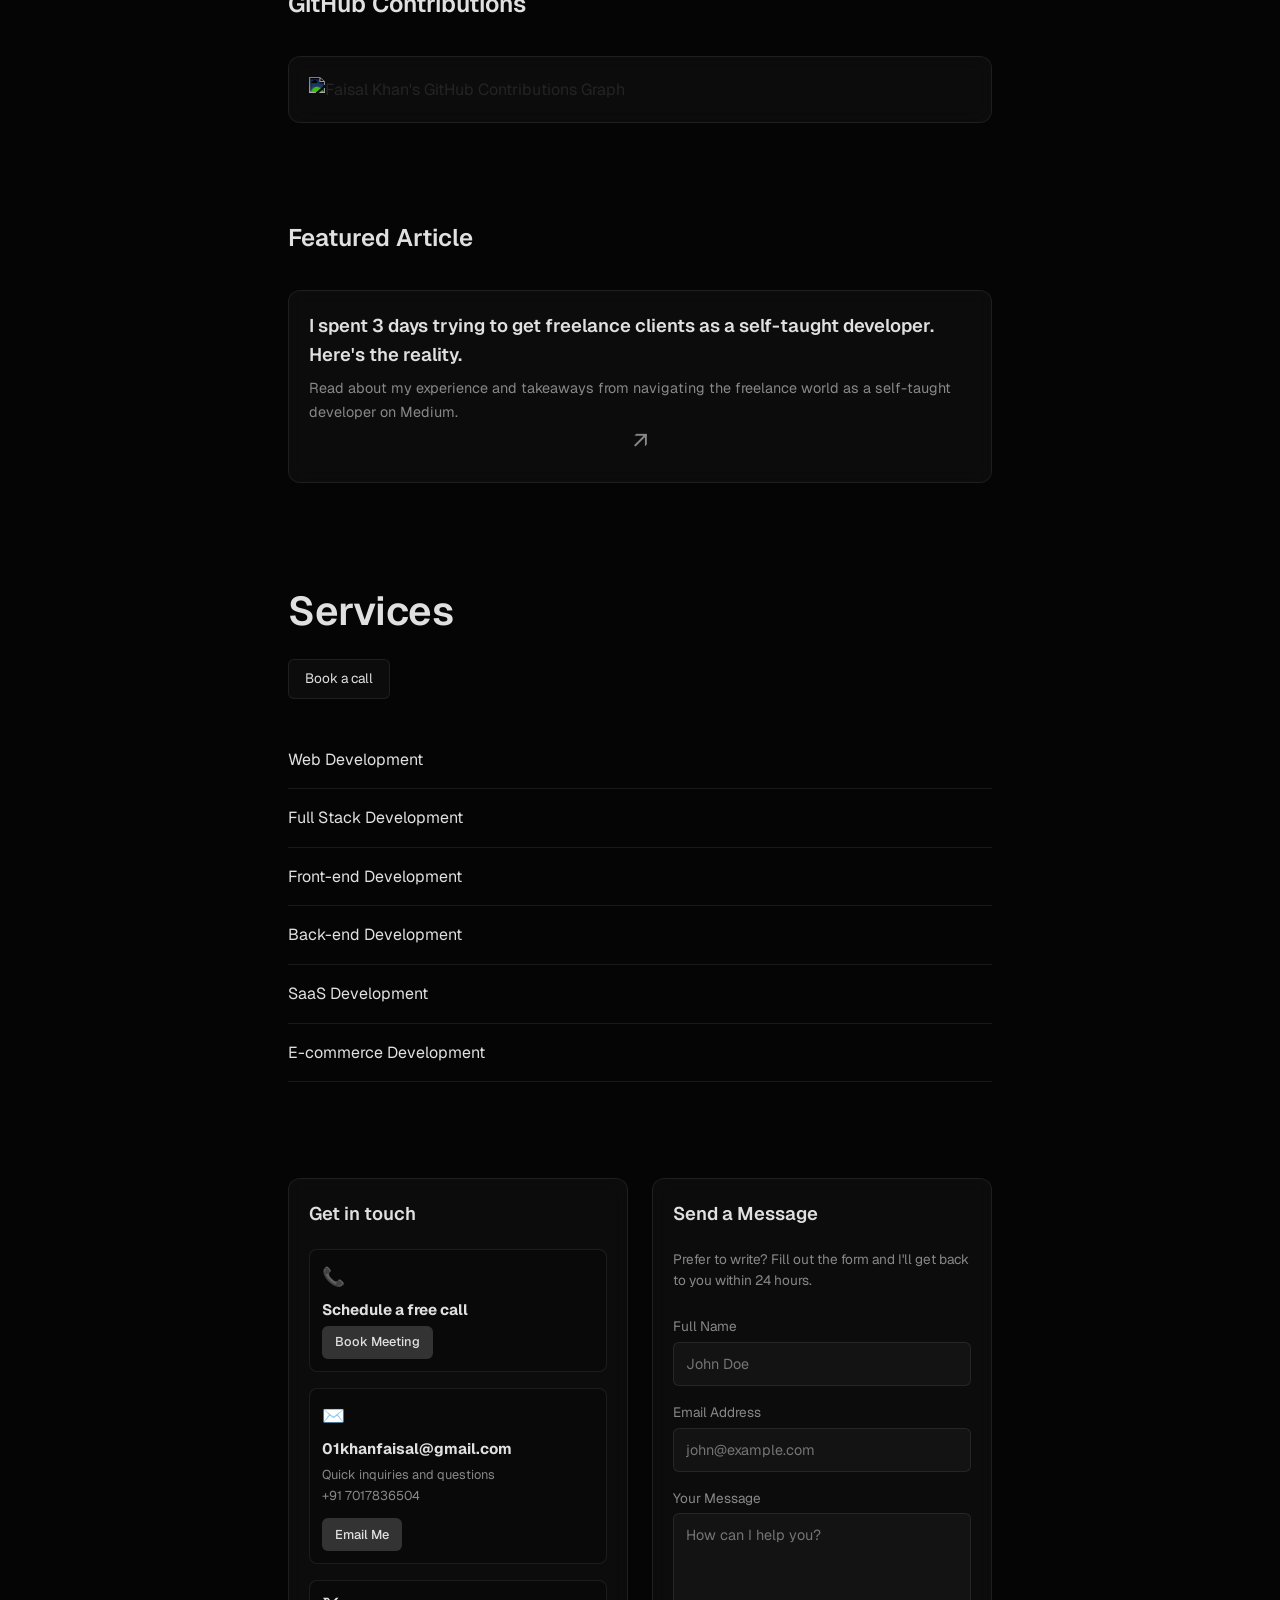
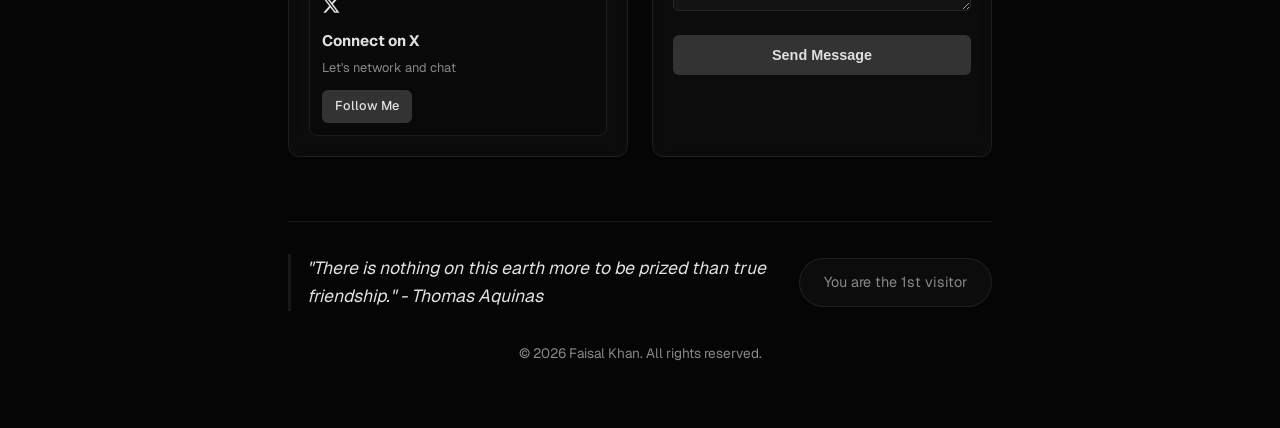
==== commit 71313e98: "Remove ( Engineer ) suffix from name" ====
--- a/index.html
+++ b/index.html
@@ -31,7 +31,7 @@
 
         <!-- Hero Section -->
         <header id="home" class="hero">
-            <h1 class="name">Faisal Khan ( Engineer )</h1>
+            <h1 class="name">Faisal Khan</h1>
             <div class="hero-info">
                 <span>Full Stack Developer</span> •
                 <span id="local-time">Loading time...</span> •
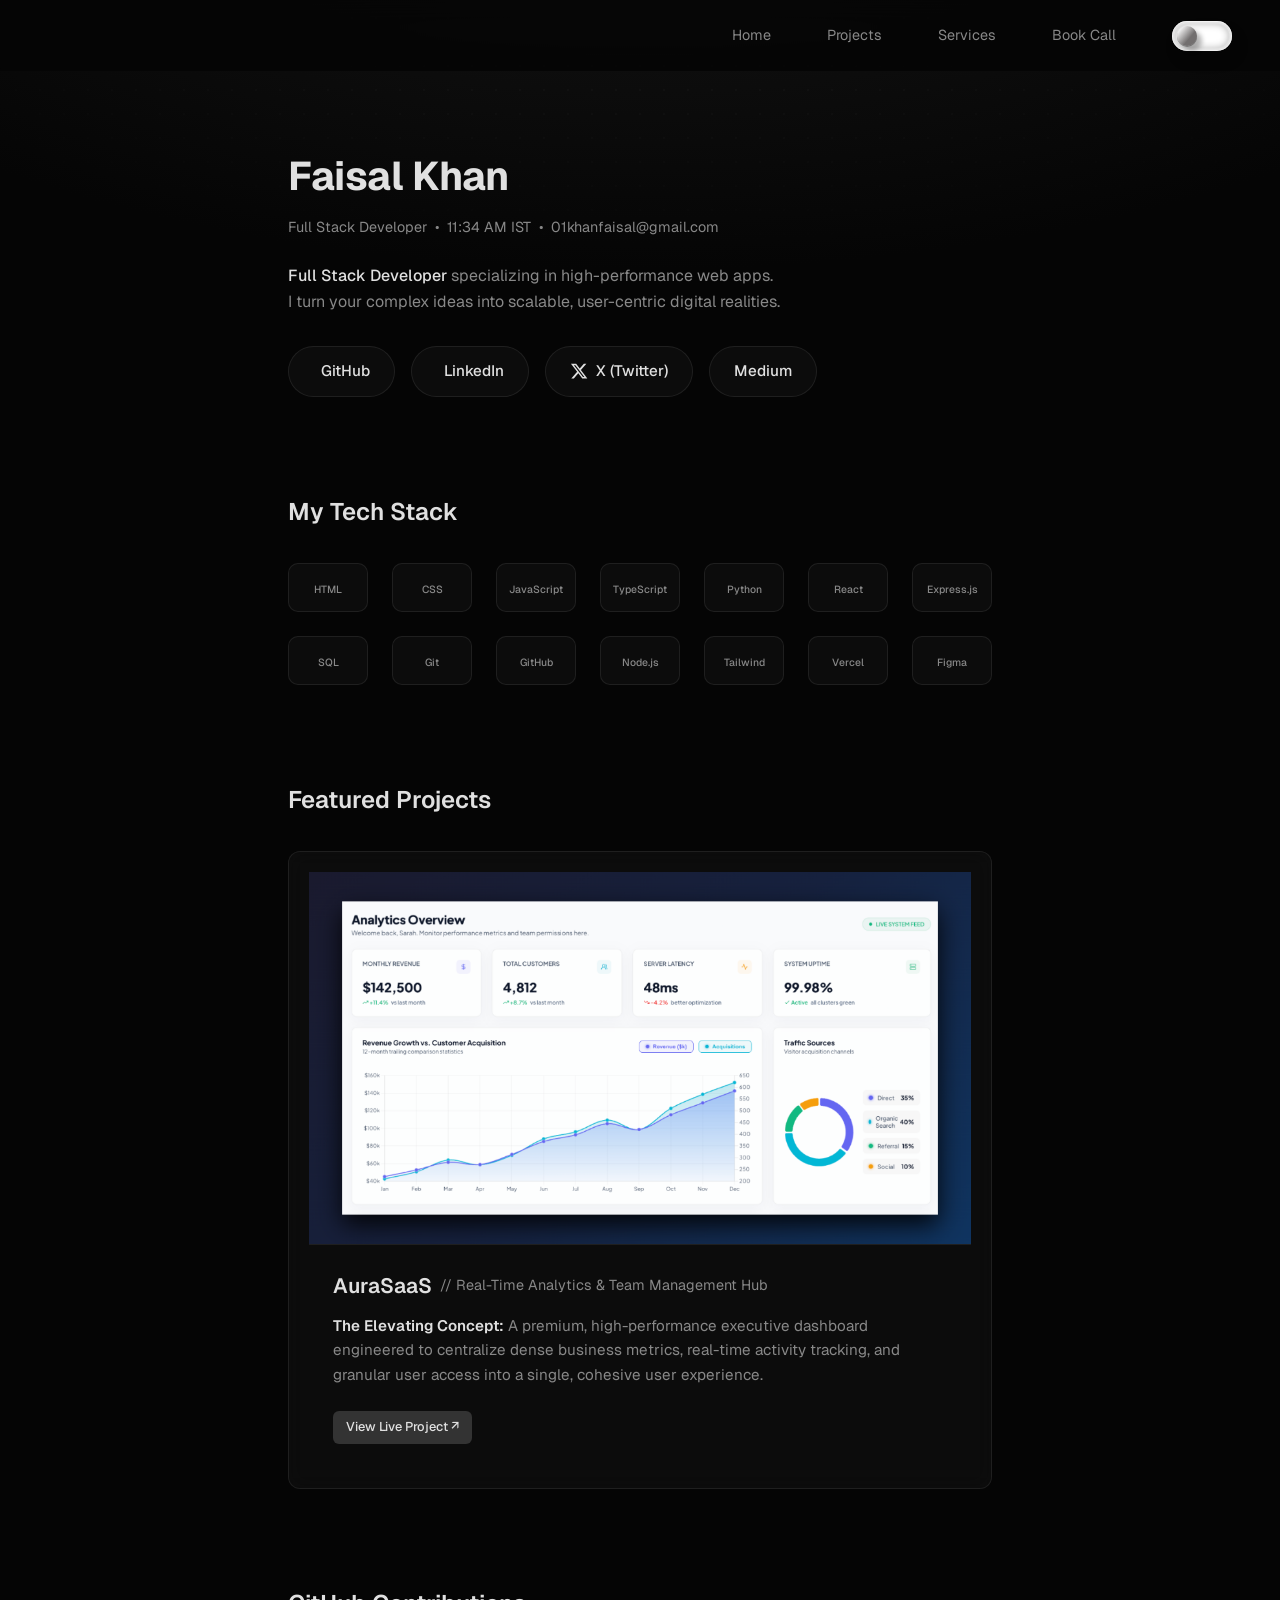
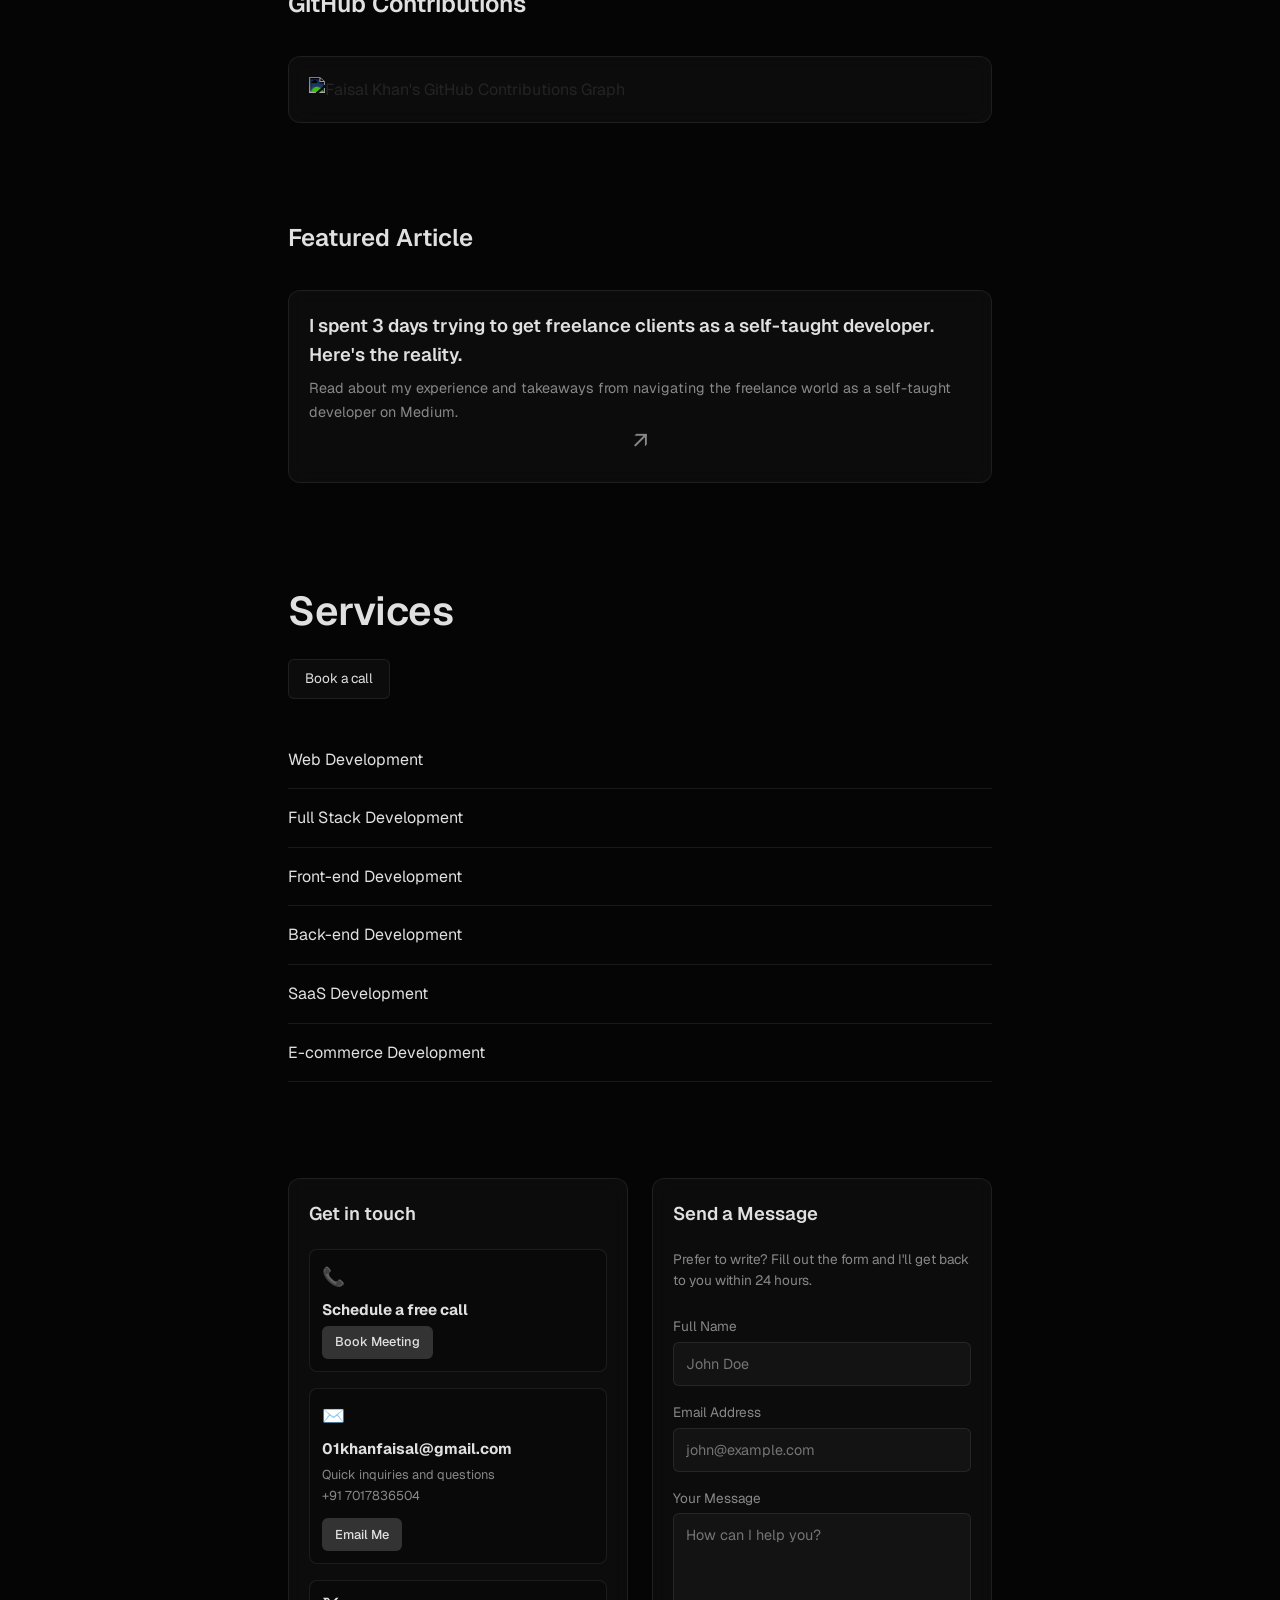
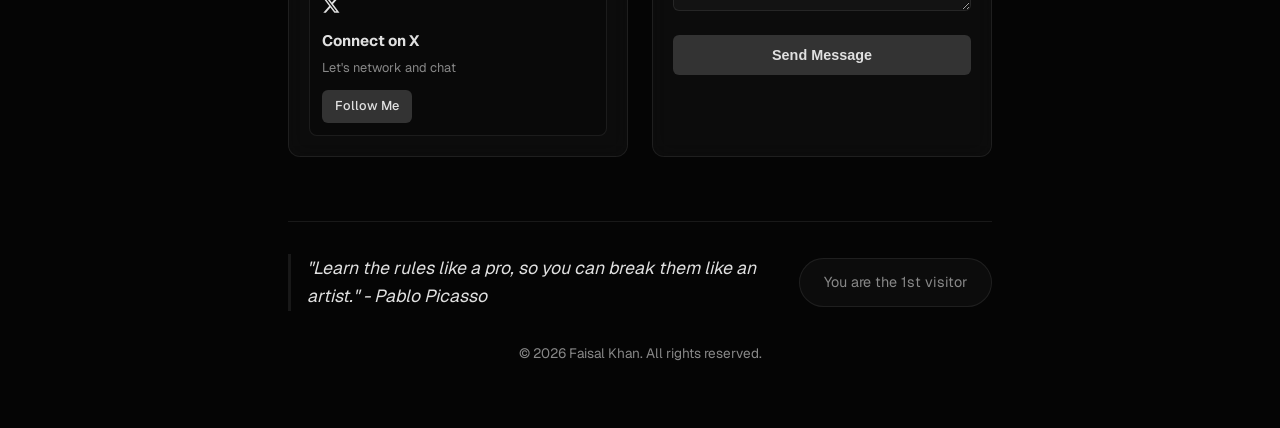
==== commit a5faf203: "chore: update X (Twitter) and LinkedIn profile URLs" ====
--- a/index.html
+++ b/index.html
@@ -50,7 +50,7 @@
                     class="social-btn">
                     <i class="devicon-linkedin-plain"></i> LinkedIn
                 </a>
-                <a href="https://x.com/devfaisalkhan" target="_blank" rel="noopener noreferrer" class="social-btn">
+                <a href="https://x.com/codefaisalkhan" target="_blank" rel="noopener noreferrer" class="social-btn">
                     <svg xmlns="http://www.w3.org/2000/svg" width="1.2em" height="1.2em" viewBox="0 0 24 24"
                         fill="currentColor">
                         <path
@@ -172,7 +172,7 @@
                             </div>
                             <h3>Connect on X</h3>
                             <p>Let's network and chat</p>
-                            <a href="https://x.com/devfaisalkhan" target="_blank" rel="noopener noreferrer"
+                            <a href="https://x.com/codefaisalkhan" target="_blank" rel="noopener noreferrer"
                                 class="action-btn">Follow Me</a>
                         </div>
                     </div>
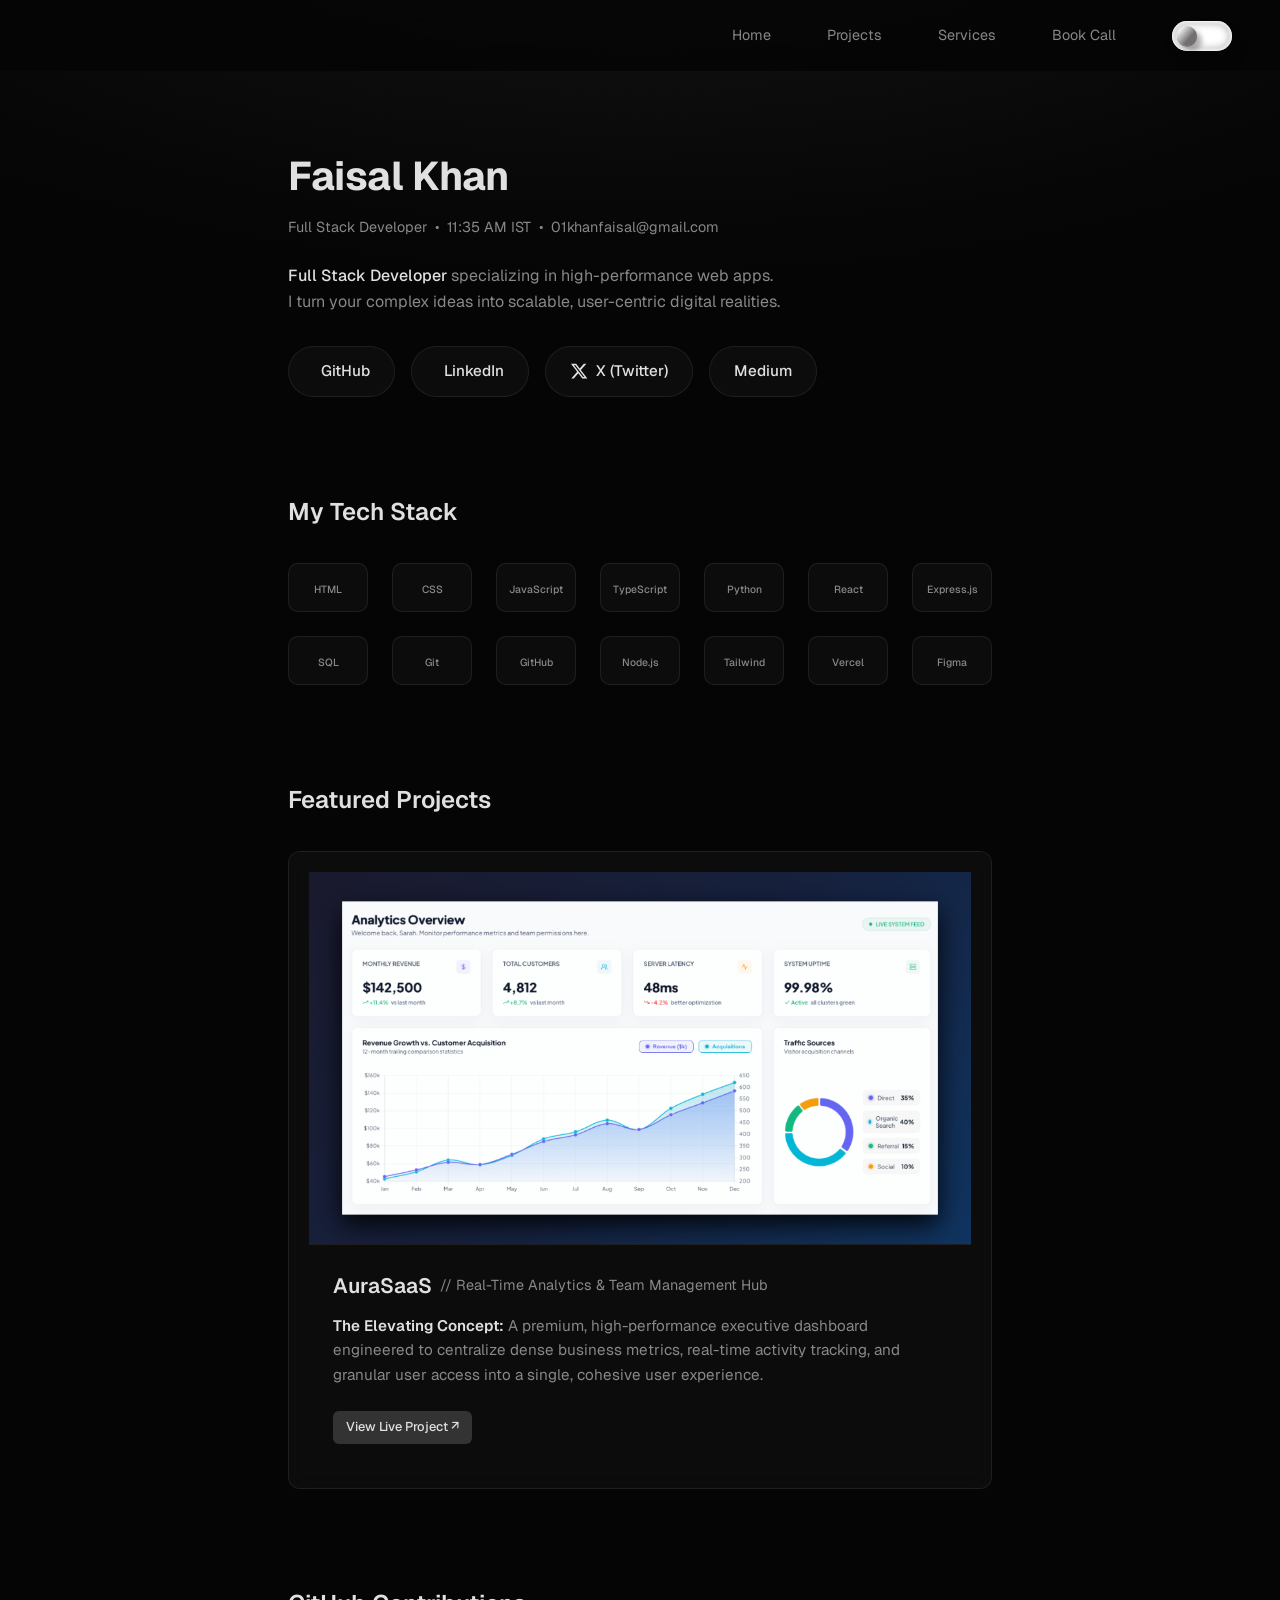
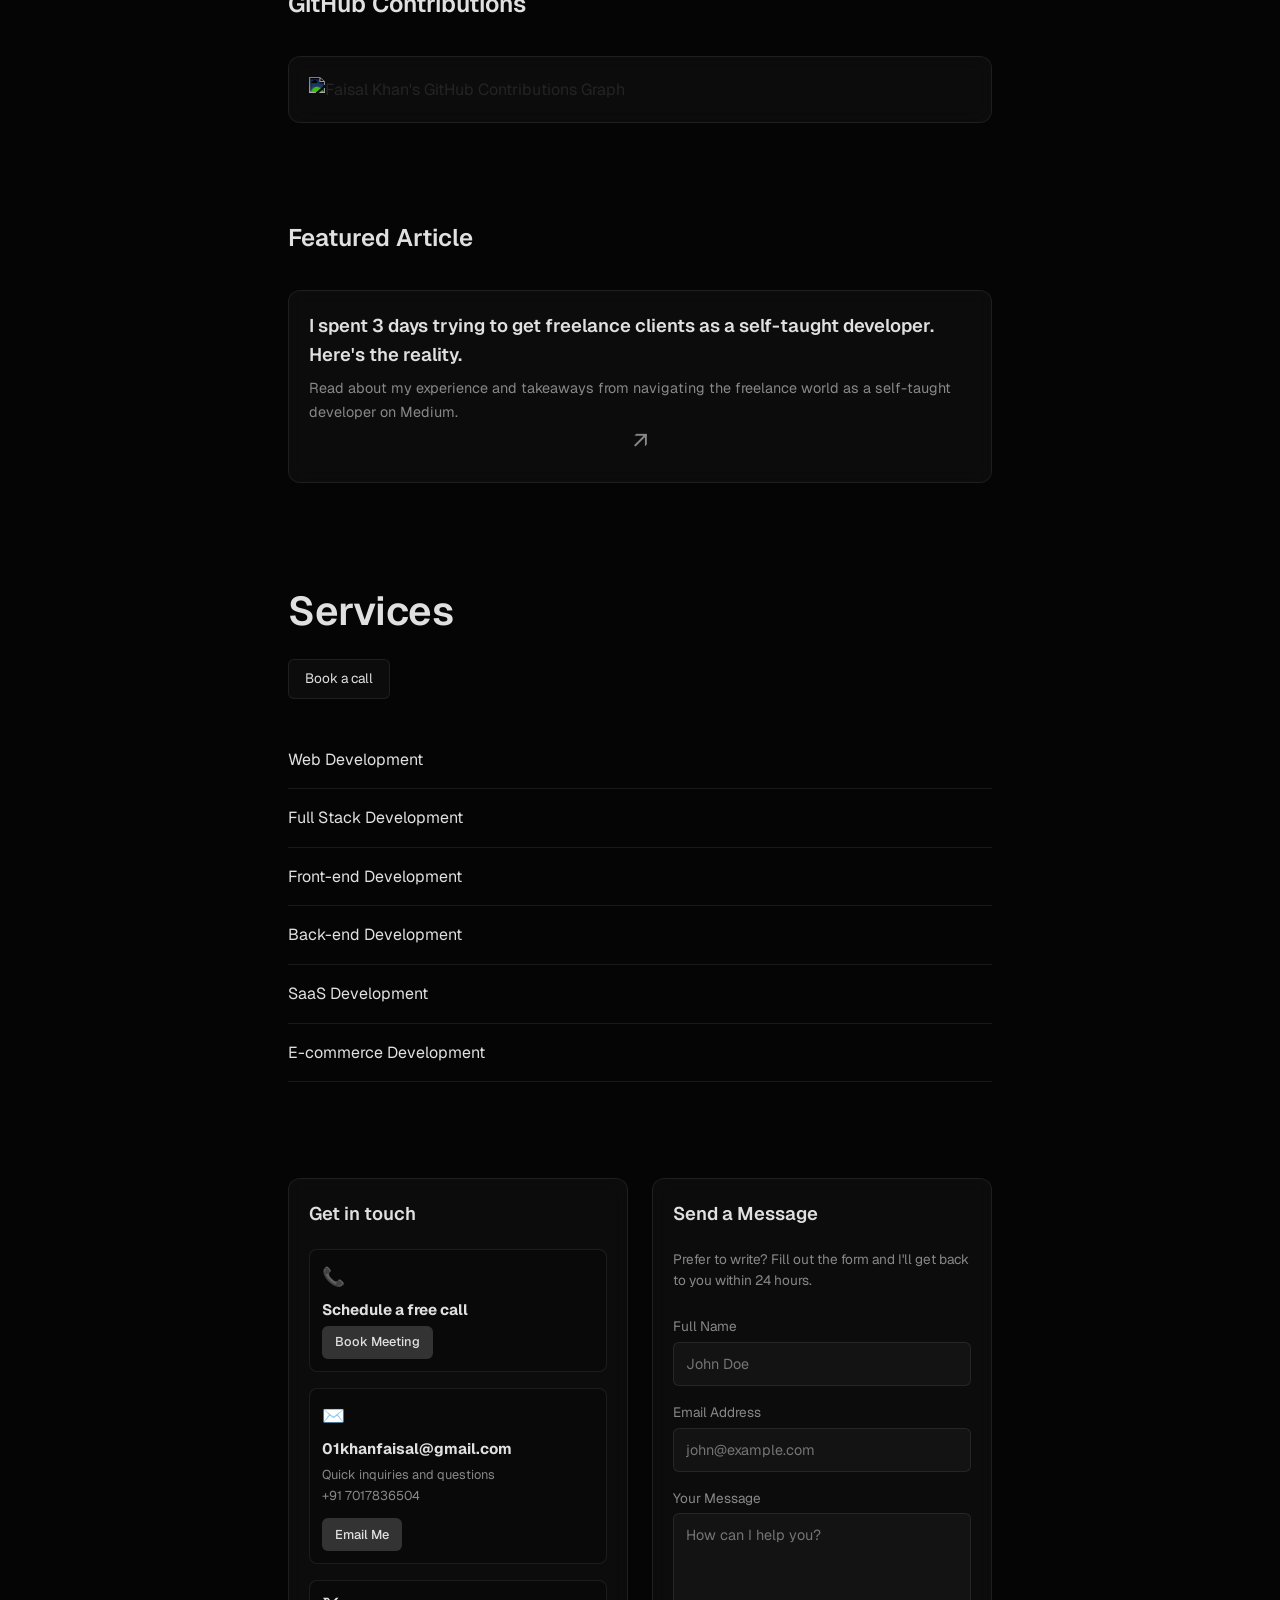
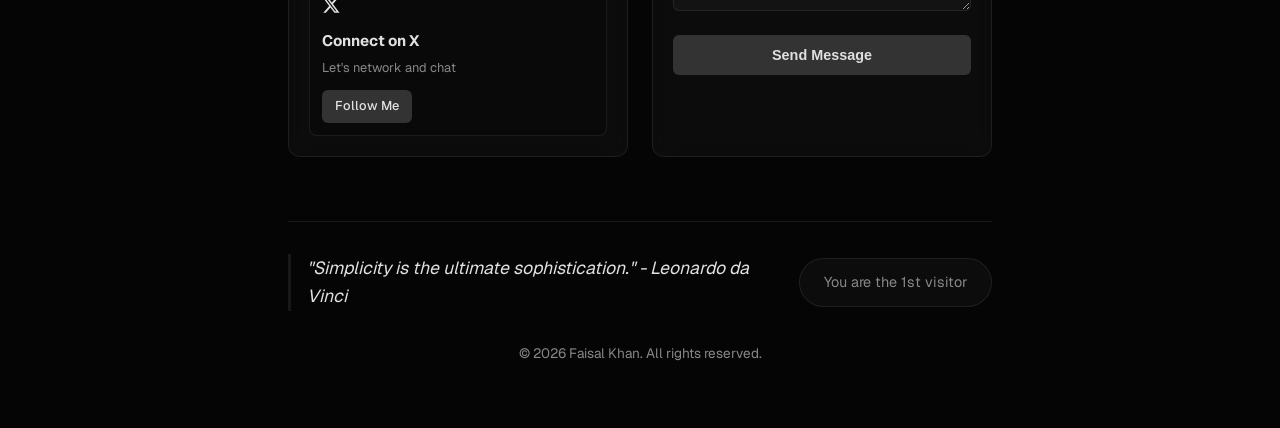
==== commit 9eacc572: "chore: update Medium profile and article URLs to codefaisalkhan" ====
--- a/index.html
+++ b/index.html
@@ -57,7 +57,7 @@
                             d="M18.244 2.25h3.308l-7.227 8.26 8.502 11.24H16.17l-5.214-6.817L4.99 21.75H1.68l7.73-8.835L1.254 2.25H8.08l4.713 6.231zm-1.161 17.52h1.833L7.084 4.126H5.117z" />
                     </svg> X (Twitter)
                 </a>
-                <a href="https://medium.com/@01khanfaisal" target="_blank" rel="noopener noreferrer" class="social-btn">
+                <a href="https://medium.com/@codefaisalkhan" target="_blank" rel="noopener noreferrer" class="social-btn">
                     Medium
                 </a>
             </div>
@@ -114,7 +114,7 @@
         <!-- Featured Article Section -->
         <section class="article-section">
             <h2 class="section-title">Featured Article</h2>
-            <a href="https://medium.com/@01khanfaisal/i-spent-3-days-trying-to-get-freelance-clients-as-a-self-taught-developer-heres-the-reality-26b3580bae9f"
+            <a href="https://medium.com/@codefaisalkhan/i-spent-3-days-trying-to-get-freelance-clients-as-a-self-taught-developer-heres-the-reality-26b3580bae9f"
                 target="_blank" rel="noopener noreferrer" class="article-card glass-box">
                 <div class="article-content">
                     <h3 class="article-title">I spent 3 days trying to get freelance clients as a self-taught developer.
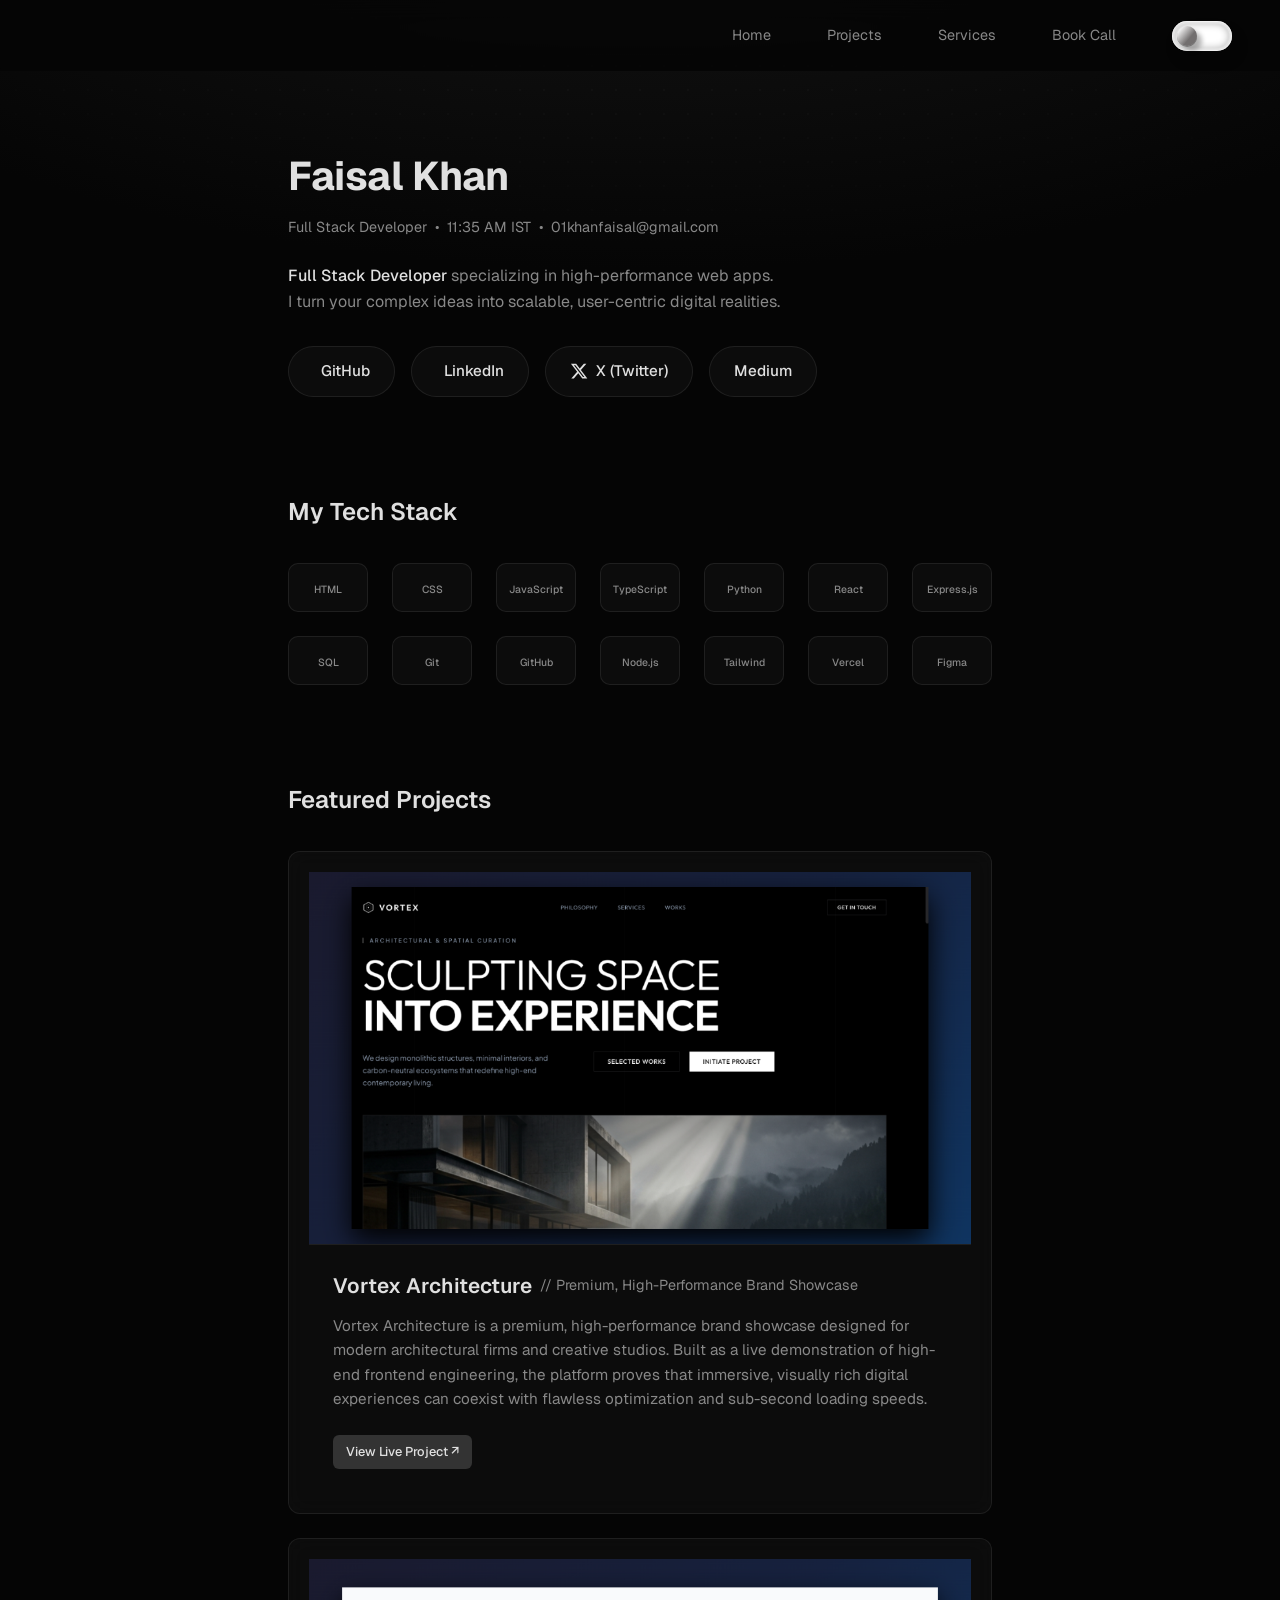
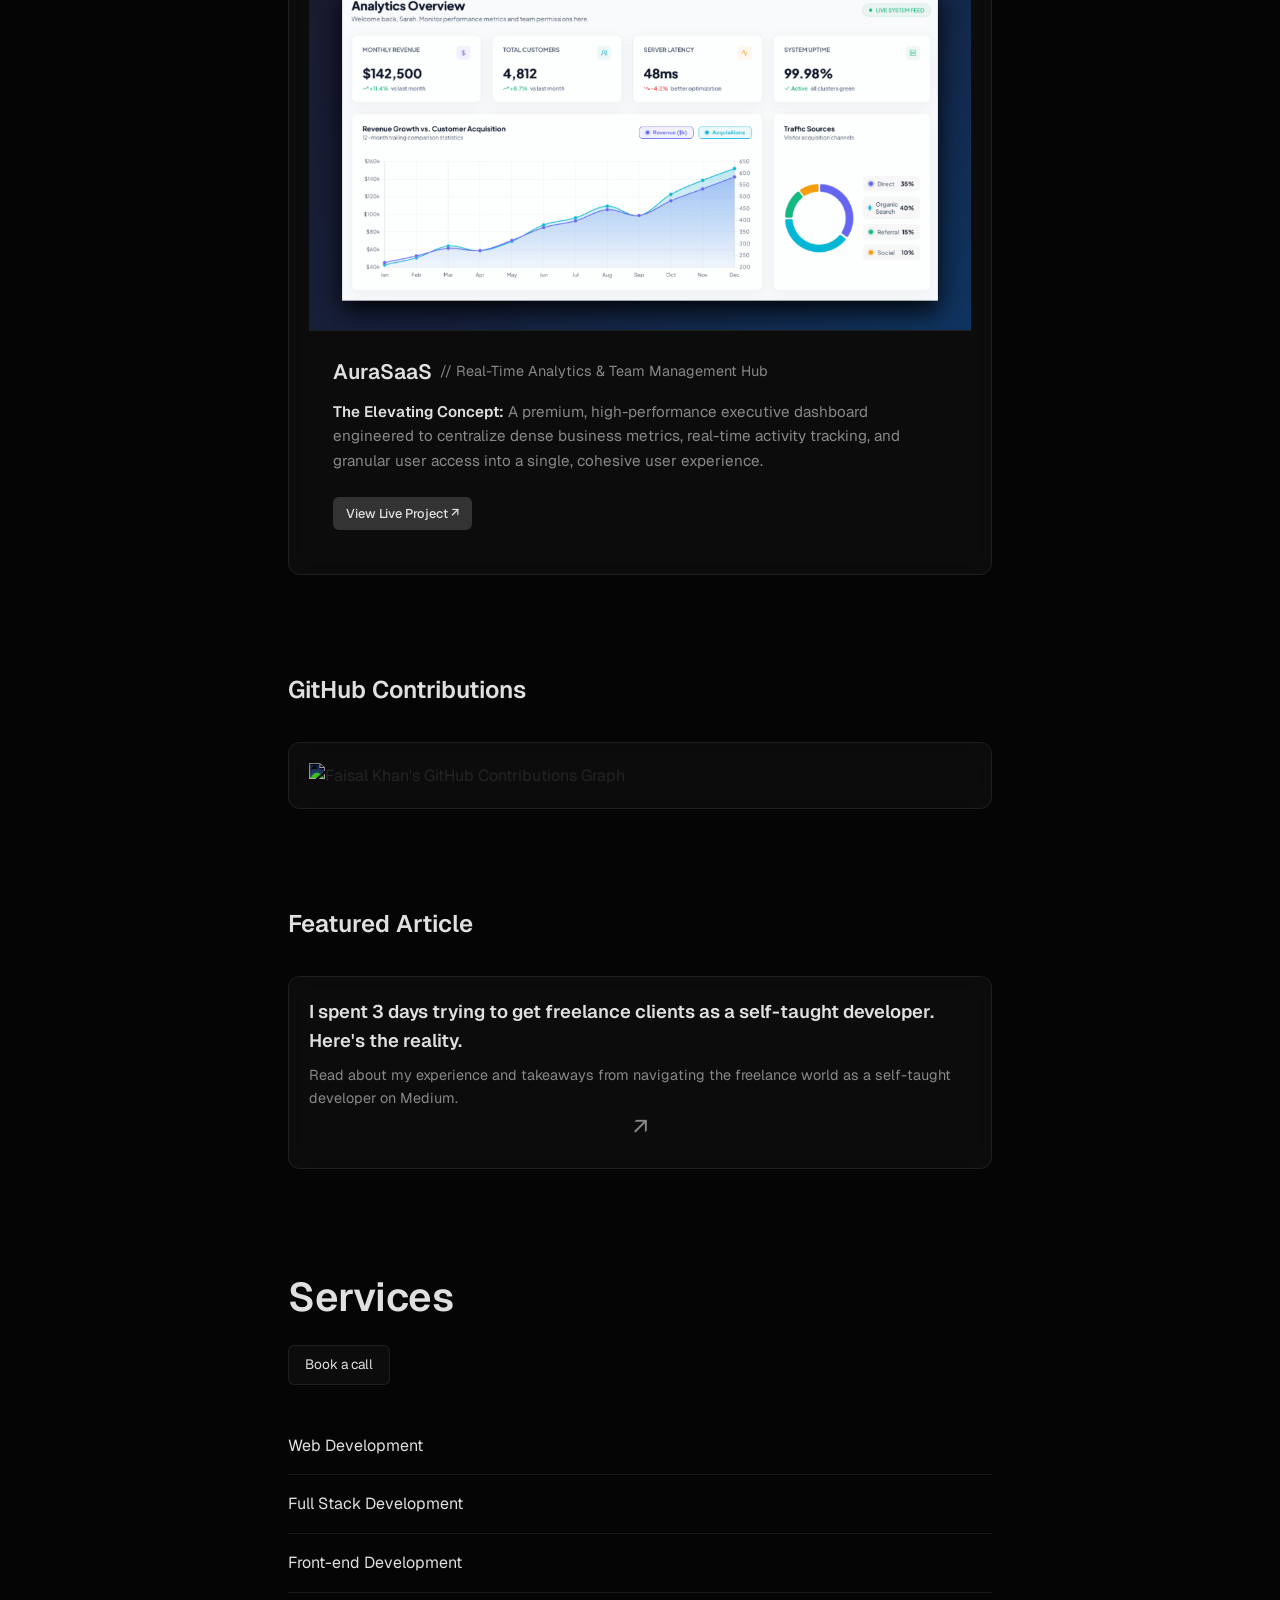
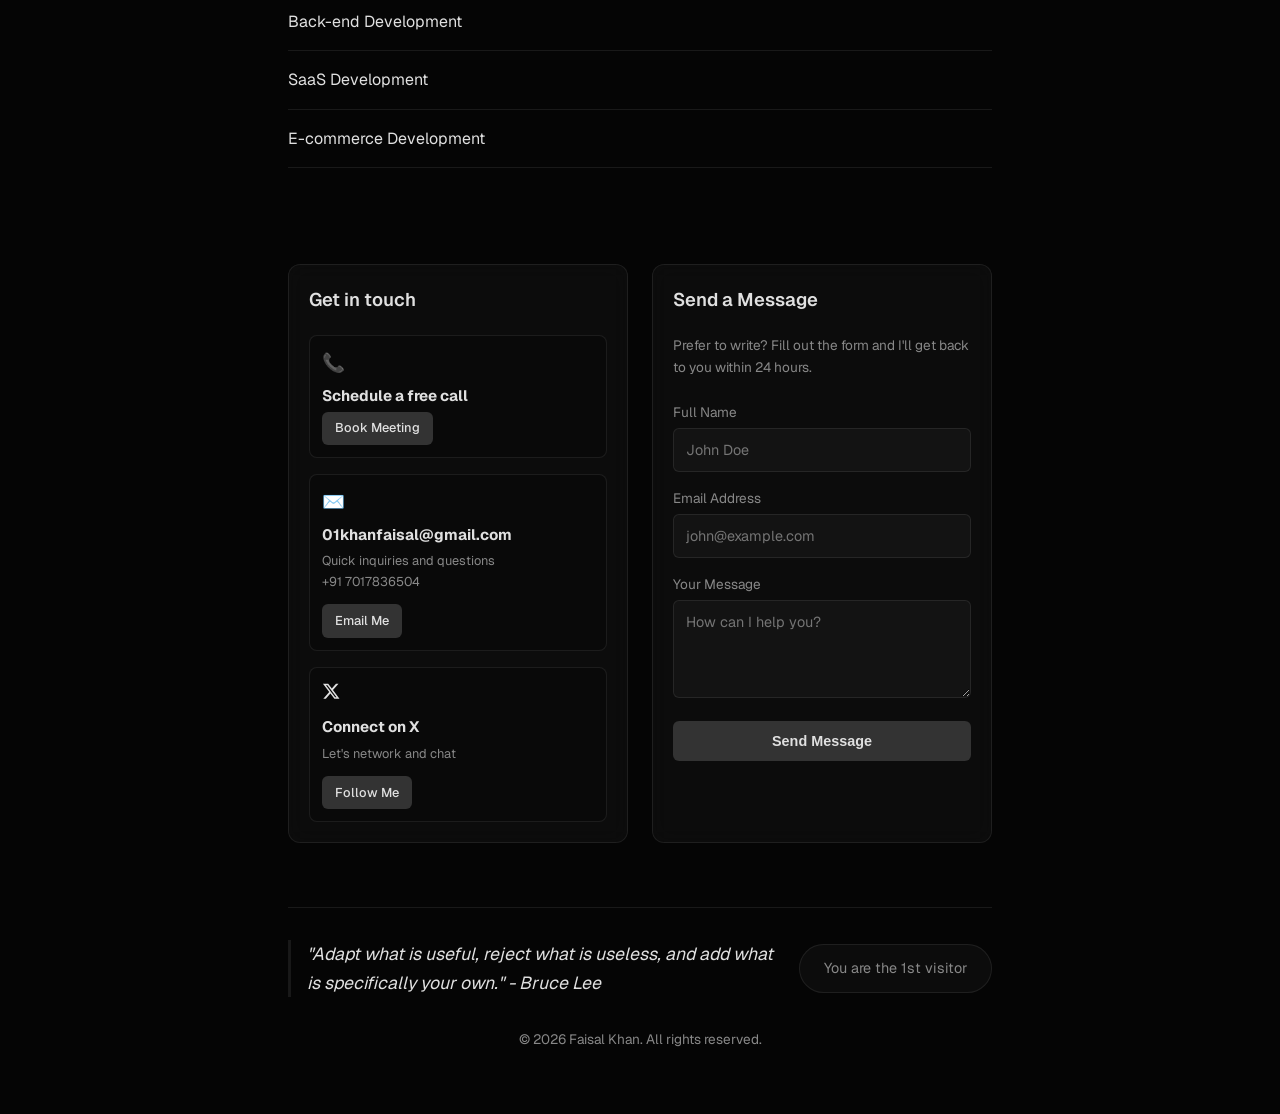
==== commit 14b7ab38: "feat: add Vortex Architecture project to featured section" ====
--- a/index.html
+++ b/index.html
@@ -88,6 +88,18 @@
         <section id="projects" class="projects-section">
             <h2 class="section-title">Featured Projects</h2>
             <div class="projects-grid">
+                <!-- Vortex Architecture Project -->
+                <div class="project-card glass-box">
+                    <img src="assets/vortex-architecture.png" alt="Vortex Architecture Preview" class="project-image">
+                    <div class="project-content">
+                        <h3 class="project-title">Vortex Architecture <span>// Premium, High-Performance Brand Showcase</span></h3>
+                        <p class="project-desc">
+                            Vortex Architecture is a premium, high-performance brand showcase designed for modern architectural firms and creative studios. Built as a live demonstration of high-end frontend engineering, the platform proves that immersive, visually rich digital experiences can coexist with flawless optimization and sub-second loading speeds.
+                        </p>
+                        <a href="https://vortex-architecture.vercel.app/" target="_blank" rel="noopener noreferrer" class="action-btn project-btn">View Live Project ↗</a>
+                    </div>
+                </div>
+
                 <!-- AuraSaaS Project -->
                 <div class="project-card glass-box">
                     <img src="assets/aura-dashboard.png" alt="Aura SaaS Dashboard Preview" class="project-image">
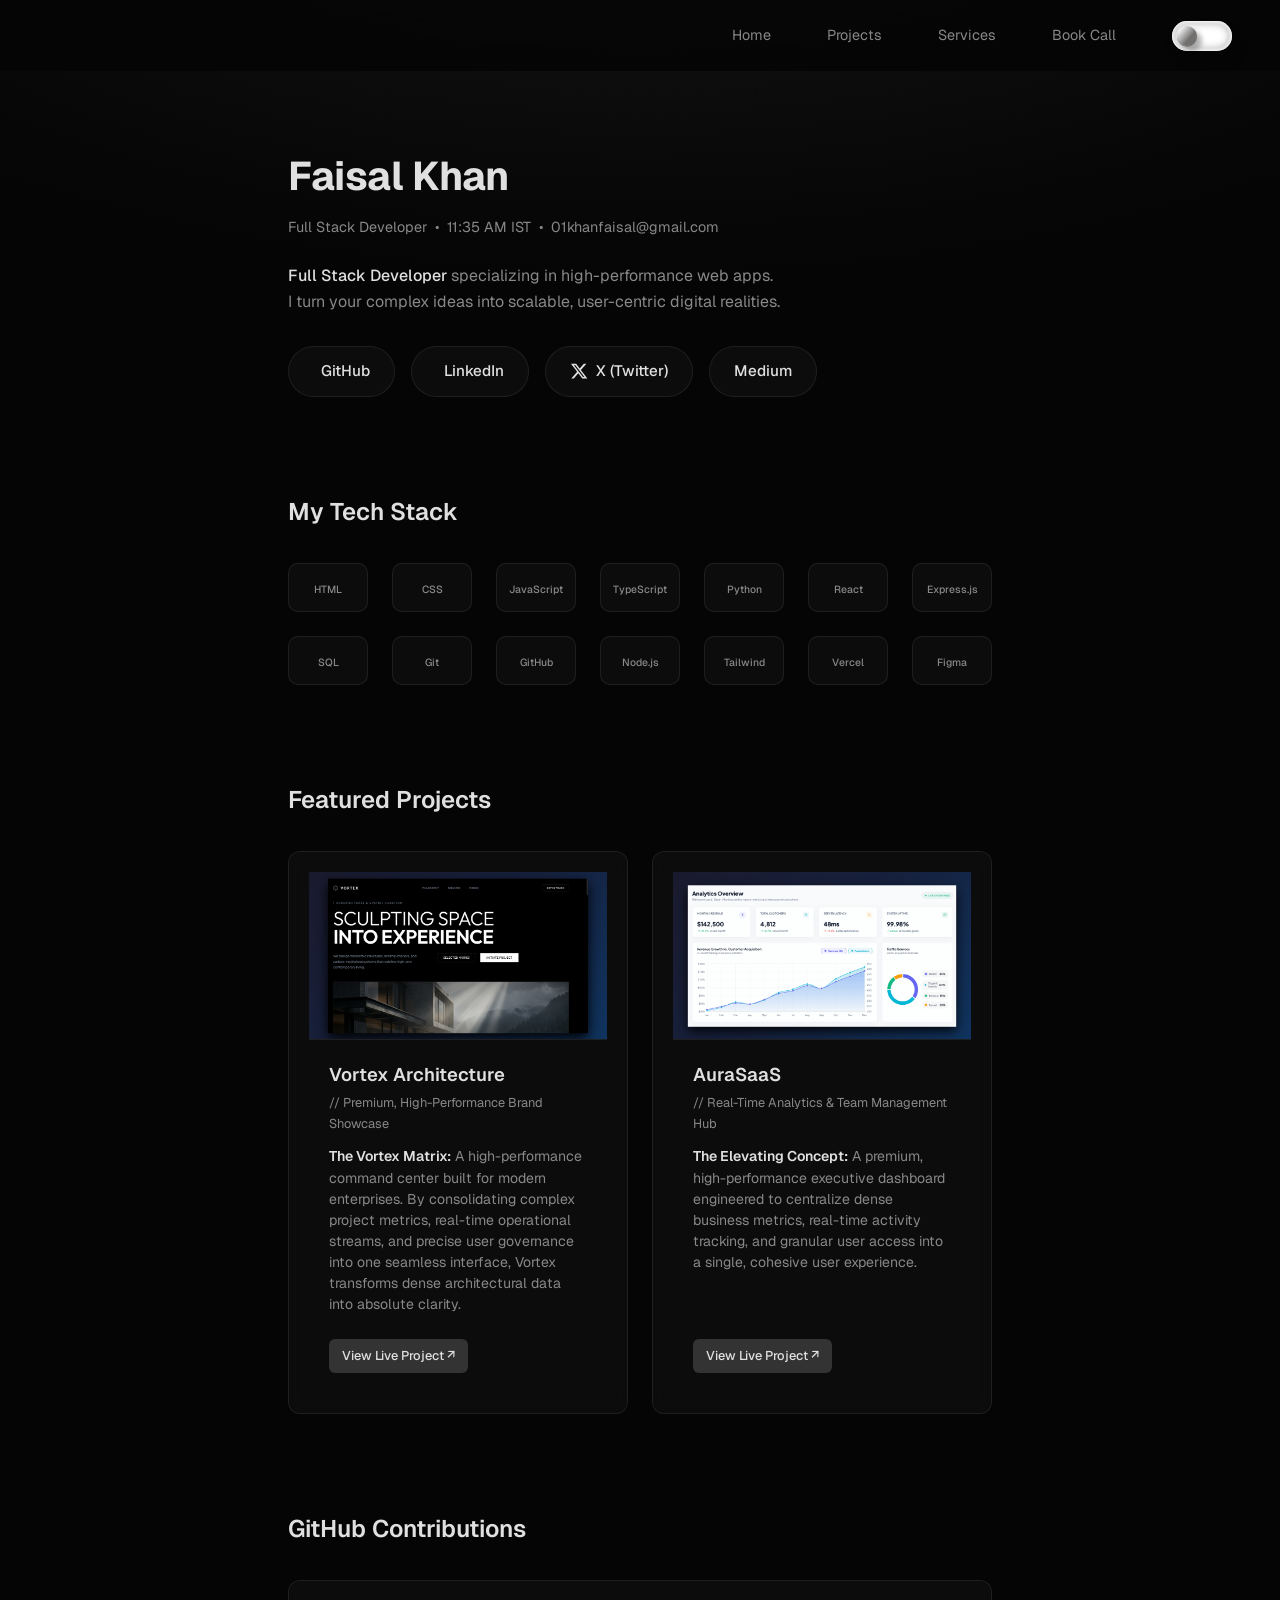
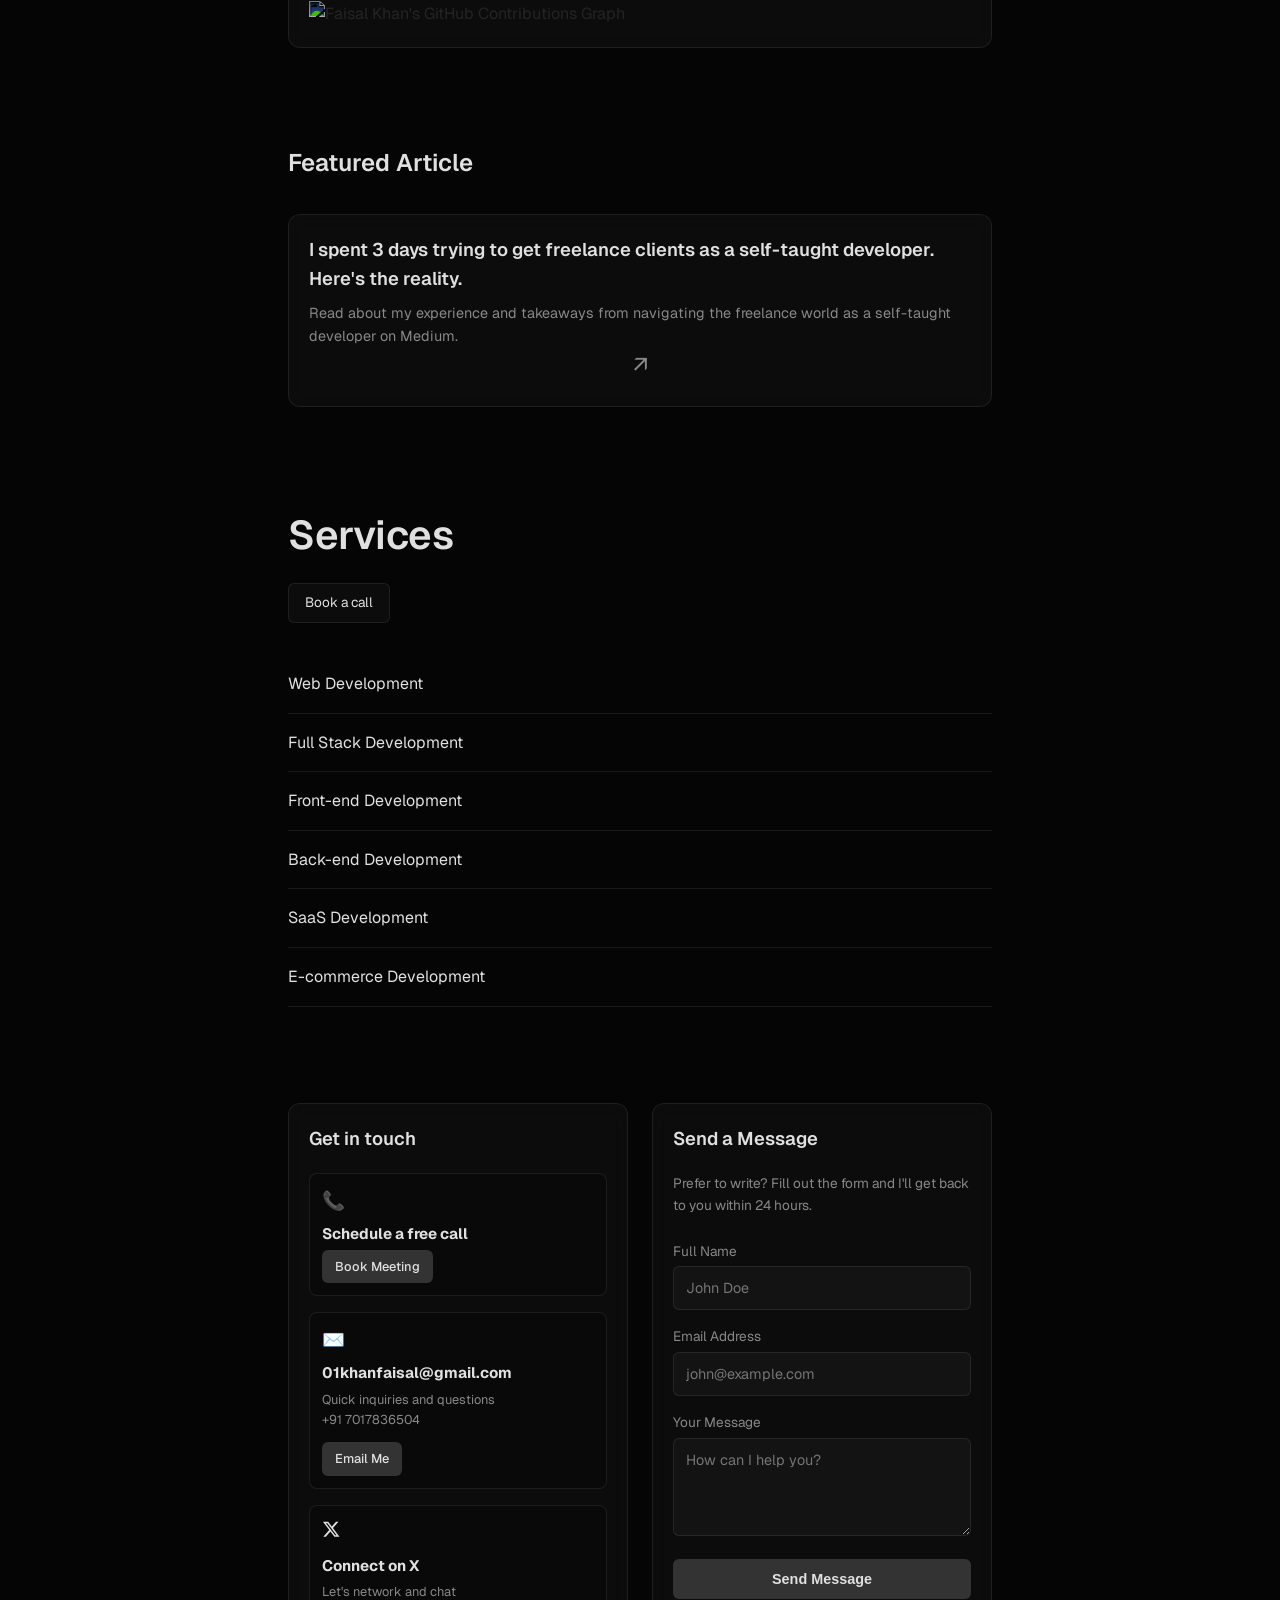
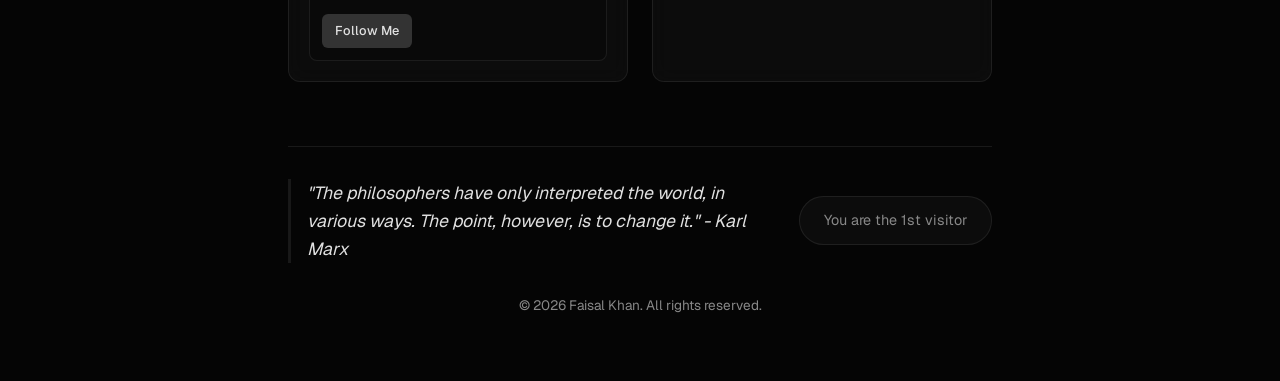
==== commit 4f508e6f: "docs: update Vortex project description" ====
--- a/index.html
+++ b/index.html
@@ -94,7 +94,7 @@
                     <div class="project-content">
                         <h3 class="project-title">Vortex Architecture <span>// Premium, High-Performance Brand Showcase</span></h3>
                         <p class="project-desc">
-                            Vortex Architecture is a premium, high-performance brand showcase designed for modern architectural firms and creative studios. Built as a live demonstration of high-end frontend engineering, the platform proves that immersive, visually rich digital experiences can coexist with flawless optimization and sub-second loading speeds.
+                            <strong>The Vortex Matrix:</strong> A high-performance command center built for modern enterprises. By consolidating complex project metrics, real-time operational streams, and precise user governance into one seamless interface, Vortex transforms dense architectural data into absolute clarity.
                         </p>
                         <a href="https://vortex-architecture.vercel.app/" target="_blank" rel="noopener noreferrer" class="action-btn project-btn">View Live Project ↗</a>
                     </div>
--- a/css/style.css
+++ b/css/style.css
@@ -202,10 +202,19 @@
     gap: 1.5rem;
 }
 
+@media (min-width: 640px) {
+    .projects-grid {
+        grid-template-columns: repeat(2, 1fr);
+    }
+}
+
 .project-card {
     transition: all 0.3s ease;
     padding: 0; /* Remove padding from glass-box so image can bleed to edges at top */
     overflow: hidden; /* Ensure rounded corners clip the image */
+    display: flex;
+    flex-direction: column;
+    height: 100%;
 }
 
 .project-card:hover {
@@ -230,30 +239,33 @@
 }
 
 .project-content {
-    padding: 1.5rem;
+    padding: 1.25rem;
+    display: flex;
+    flex-direction: column;
+    flex: 1;
 }
 
 .project-title {
-    font-size: 1.3rem;
+    font-size: 1.15rem;
     font-weight: 600;
     margin-bottom: 0.75rem;
     display: flex;
-    align-items: center;
-    flex-wrap: wrap;
-    gap: 0.5rem;
+    flex-direction: column;
+    align-items: flex-start;
+    gap: 0.25rem;
 }
 
 .project-title span {
-    font-size: 0.9rem;
+    font-size: 0.8rem;
     color: var(--text-secondary);
     font-weight: 400;
 }
 
 .project-desc {
     color: var(--text-secondary);
-    font-size: 0.95rem;
+    font-size: 0.88rem;
     margin-bottom: 1.5rem;
-    line-height: 1.6;
+    line-height: 1.5;
 }
 
 .project-desc strong {
@@ -263,6 +275,7 @@
 
 .project-btn {
     align-self: flex-start;
+    margin-top: auto;
 }
 
 /* Featured Article Section */
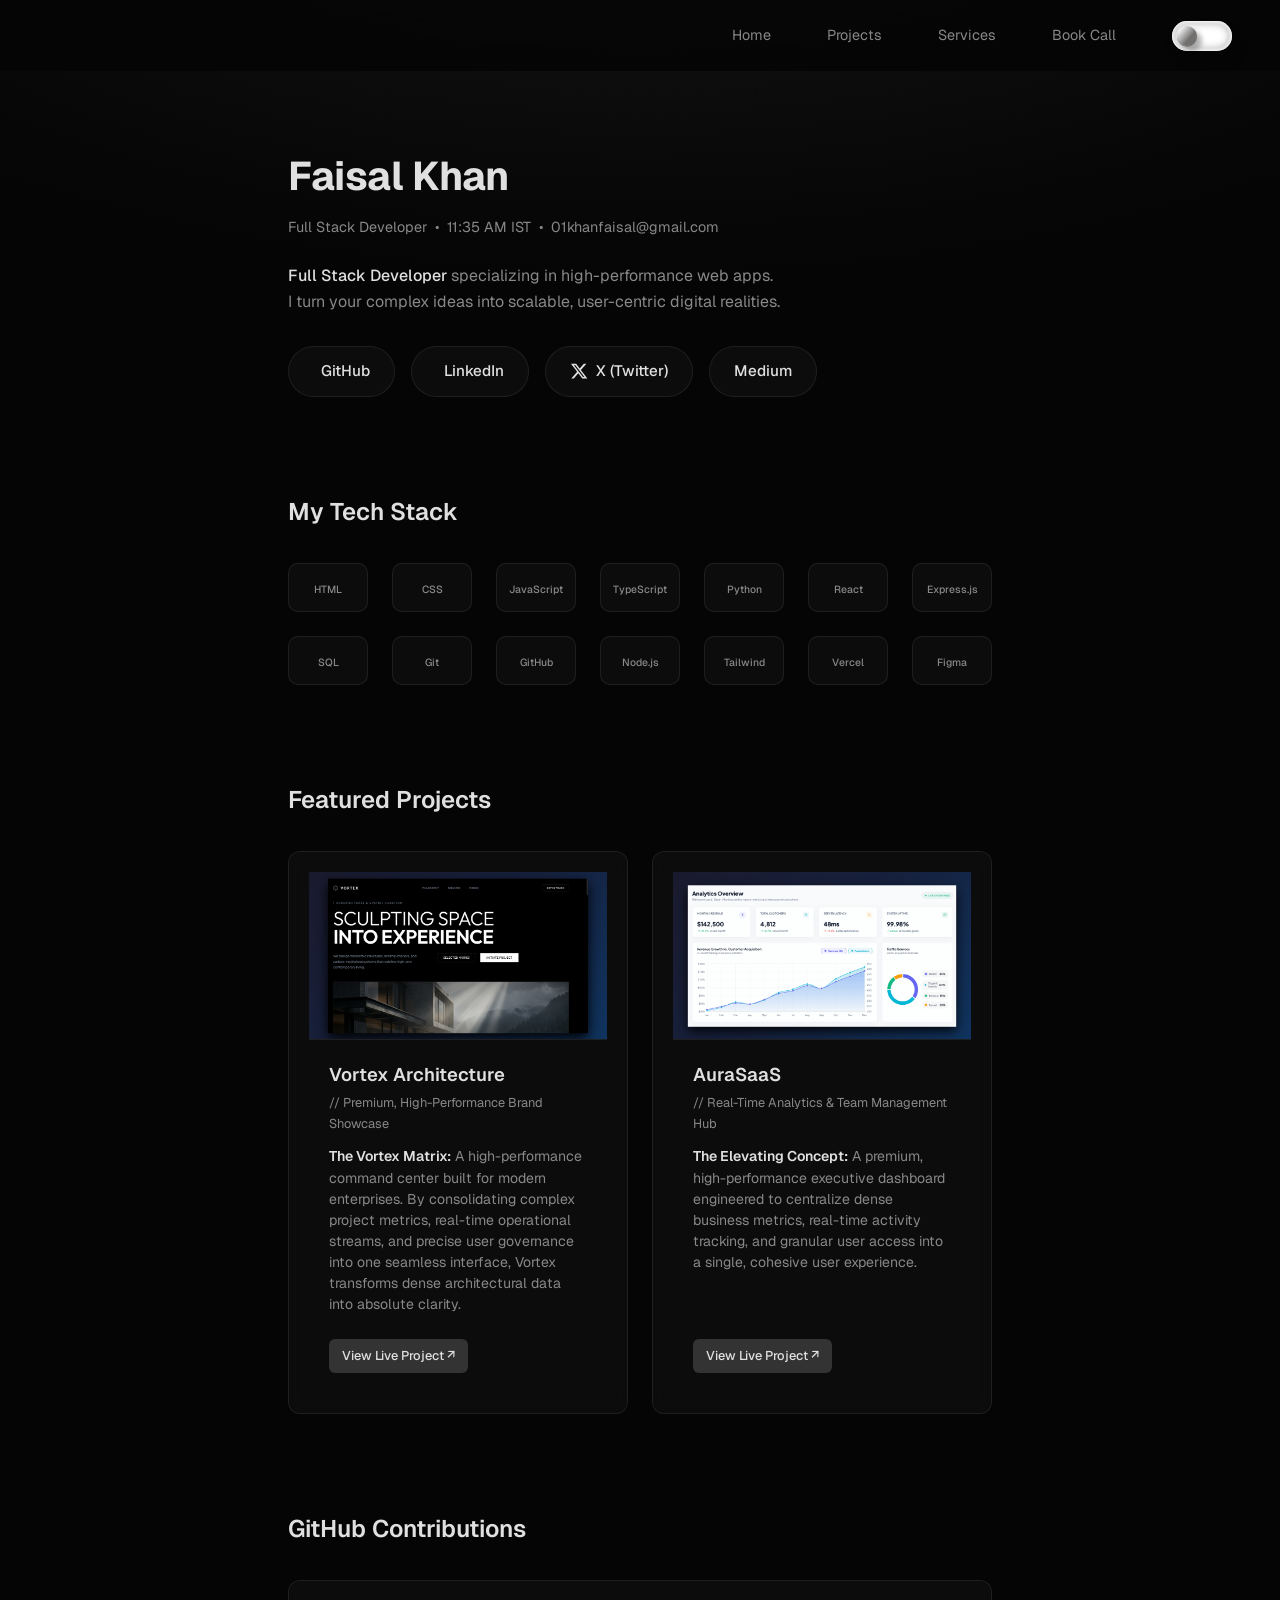
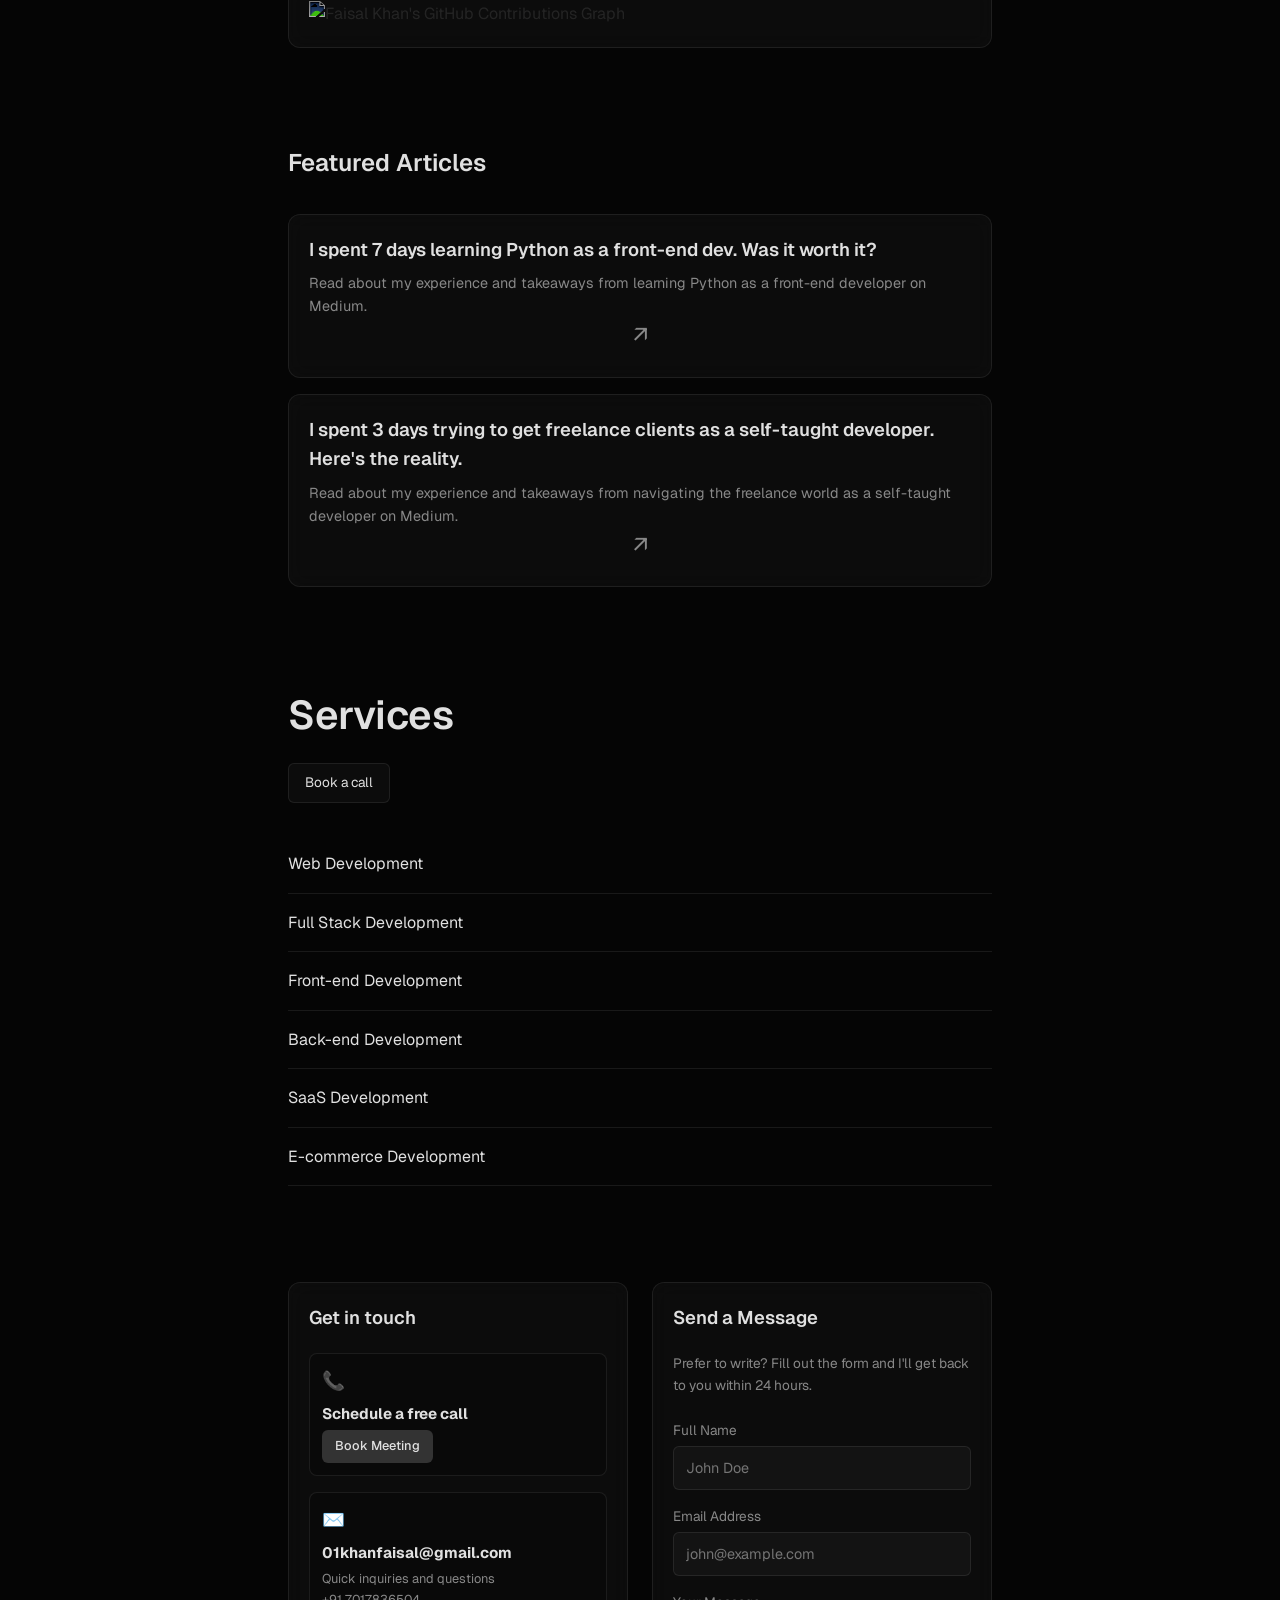
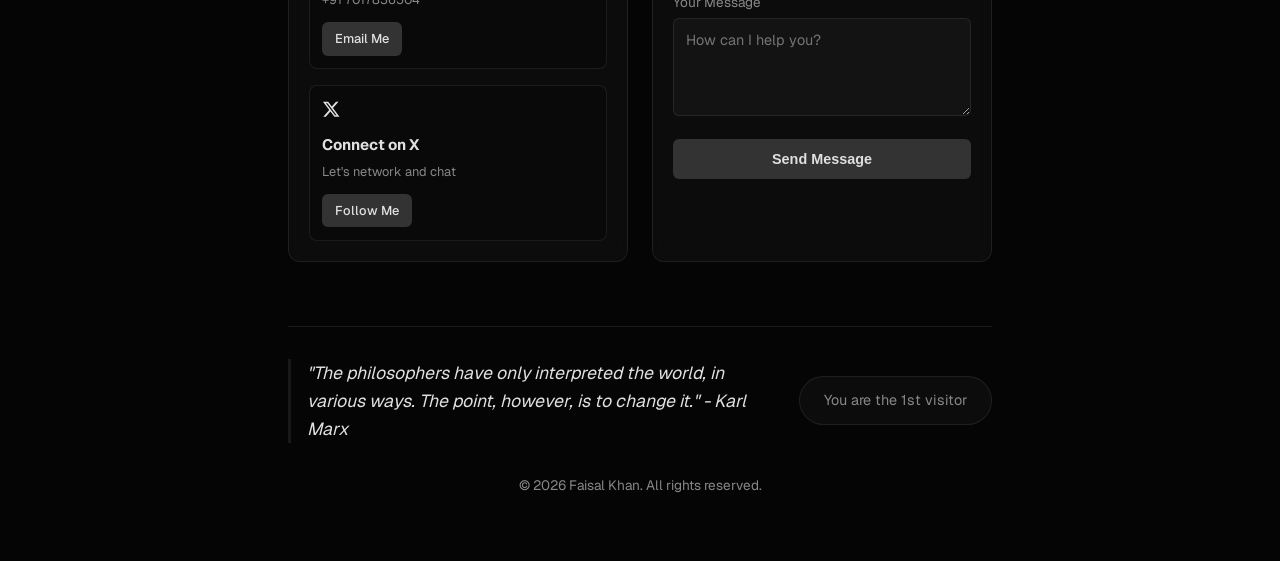
==== commit 3660c409: "feat: add Python Medium article and refactor featured articles section" ====
--- a/index.html
+++ b/index.html
@@ -123,19 +123,30 @@
             </div>
         </section>
 
-        <!-- Featured Article Section -->
+        <!-- Featured Articles Section -->
         <section class="article-section">
-            <h2 class="section-title">Featured Article</h2>
-            <a href="https://medium.com/@codefaisalkhan/i-spent-3-days-trying-to-get-freelance-clients-as-a-self-taught-developer-heres-the-reality-26b3580bae9f"
-                target="_blank" rel="noopener noreferrer" class="article-card glass-box">
-                <div class="article-content">
-                    <h3 class="article-title">I spent 3 days trying to get freelance clients as a self-taught developer.
-                        Here's the reality.</h3>
-                    <p class="article-desc">Read about my experience and takeaways from navigating the freelance world
-                        as a self-taught developer on Medium.</p>
-                </div>
-                <div class="article-arrow">↗</div>
-            </a>
+            <h2 class="section-title">Featured Articles</h2>
+            <div class="articles-list">
+                <a href="https://medium.com/@codefaisalkhan/i-spent-7-days-learning-python-as-a-front-end-dev-was-it-worth-it-8aa0e07930ee"
+                    target="_blank" rel="noopener noreferrer" class="article-card glass-box">
+                    <div class="article-content">
+                        <h3 class="article-title">I spent 7 days learning Python as a front-end dev. Was it worth it?</h3>
+                        <p class="article-desc">Read about my experience and takeaways from learning Python as a front-end developer on Medium.</p>
+                    </div>
+                    <div class="article-arrow">↗</div>
+                </a>
+
+                <a href="https://medium.com/@codefaisalkhan/i-spent-3-days-trying-to-get-freelance-clients-as-a-self-taught-developer-heres-the-reality-26b3580bae9f"
+                    target="_blank" rel="noopener noreferrer" class="article-card glass-box">
+                    <div class="article-content">
+                        <h3 class="article-title">I spent 3 days trying to get freelance clients as a self-taught developer.
+                            Here's the reality.</h3>
+                        <p class="article-desc">Read about my experience and takeaways from navigating the freelance world
+                            as a self-taught developer on Medium.</p>
+                    </div>
+                    <div class="article-arrow">↗</div>
+                </a>
+            </div>
         </section>
 
         <!-- Services Section -->
--- a/css/style.css
+++ b/css/style.css
@@ -285,11 +285,18 @@
 
 .article-card {
     display: flex;
+    flex-direction: row; /* Force row layout even if glass-box is column */
     justify-content: space-between;
     align-items: center;
     text-decoration: none;
     color: var(--text-primary);
     transition: all 0.3s ease;
+}
+
+.articles-list {
+    display: flex;
+    flex-direction: column;
+    gap: 1rem;
 }
 
 .article-card:hover {
